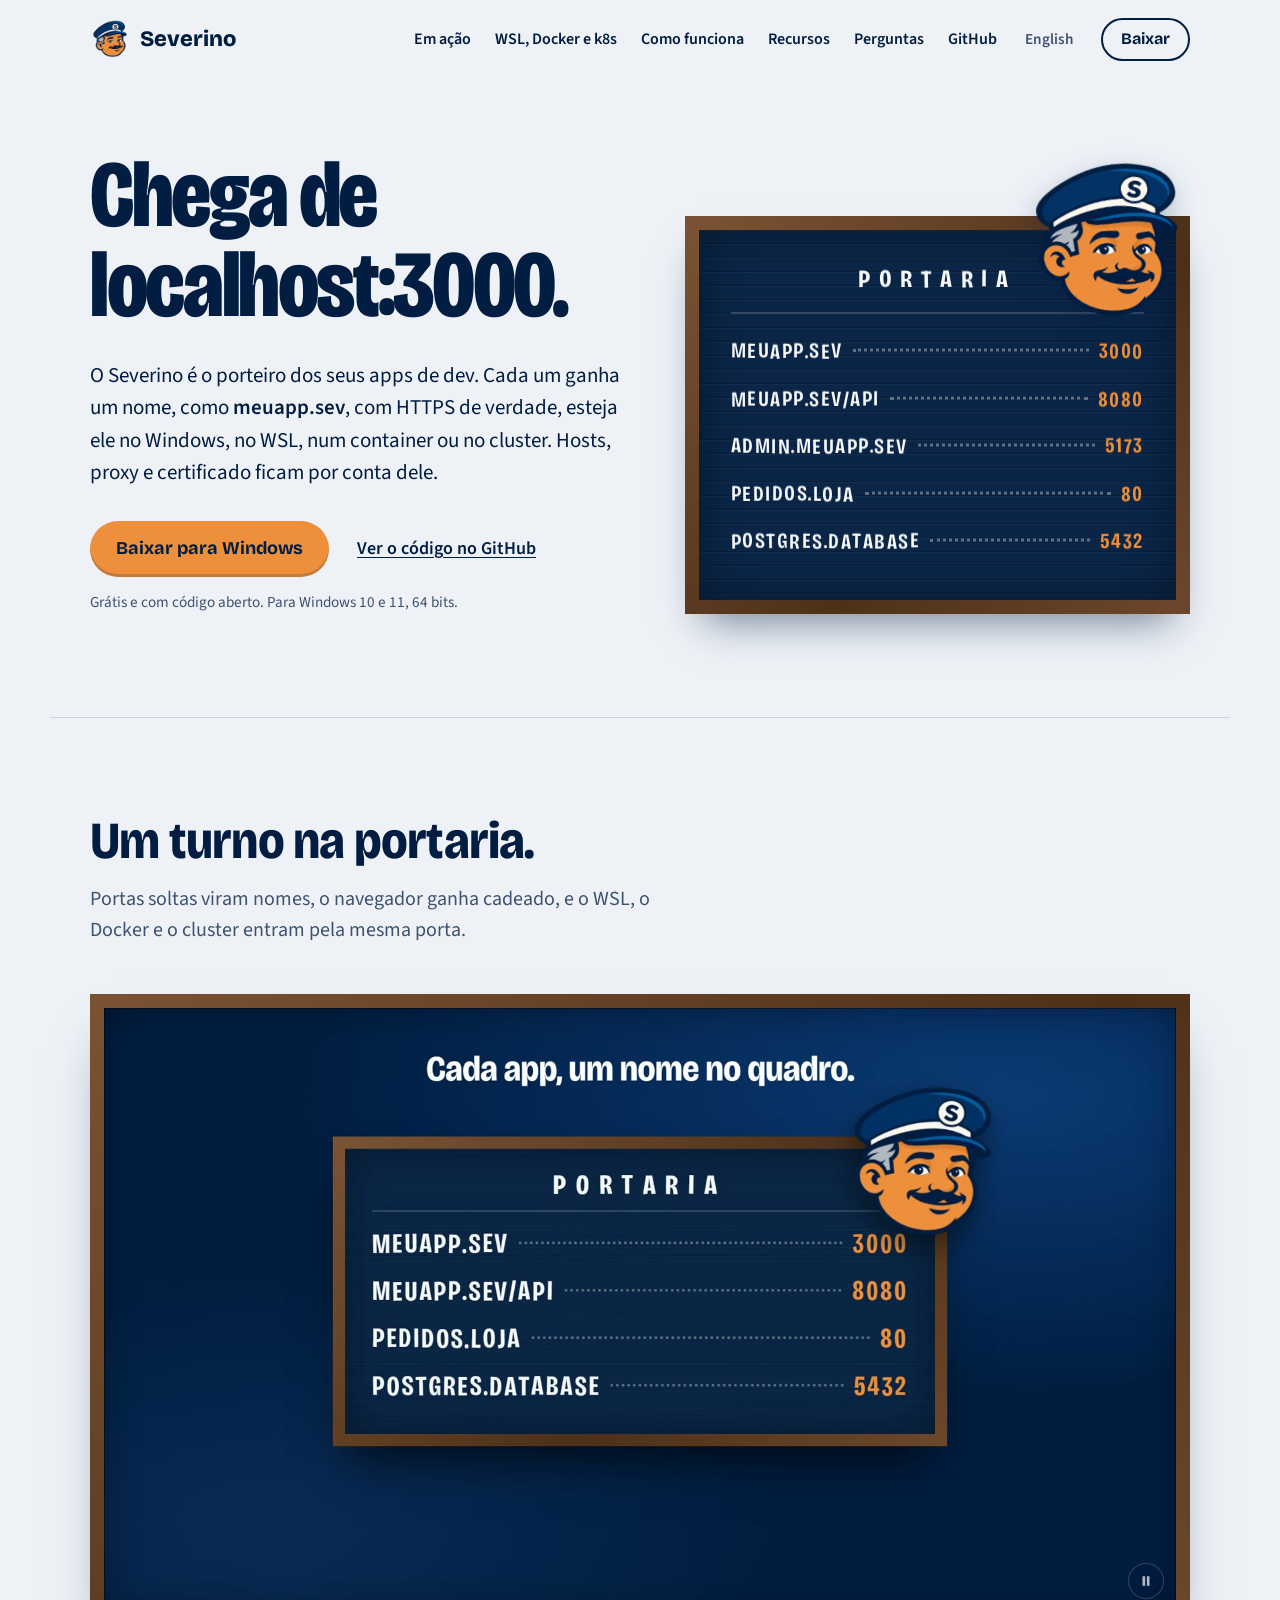
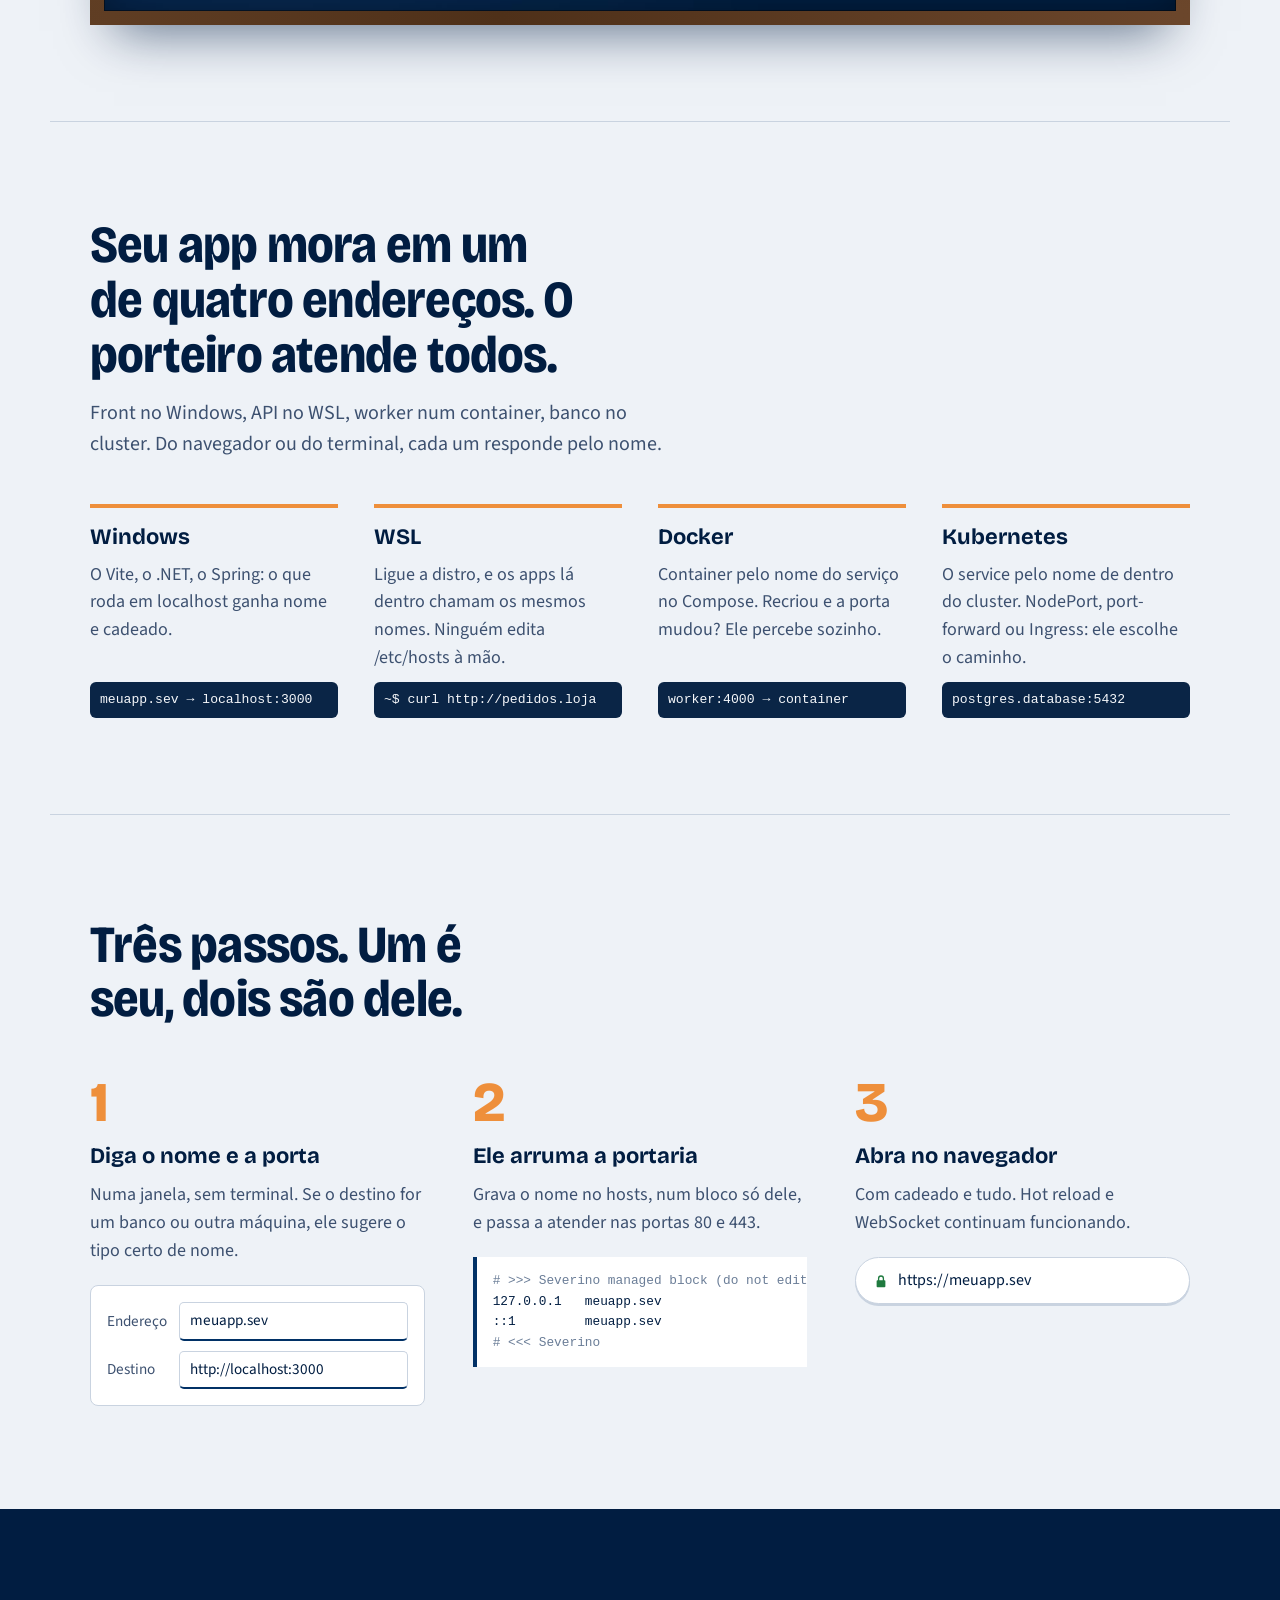
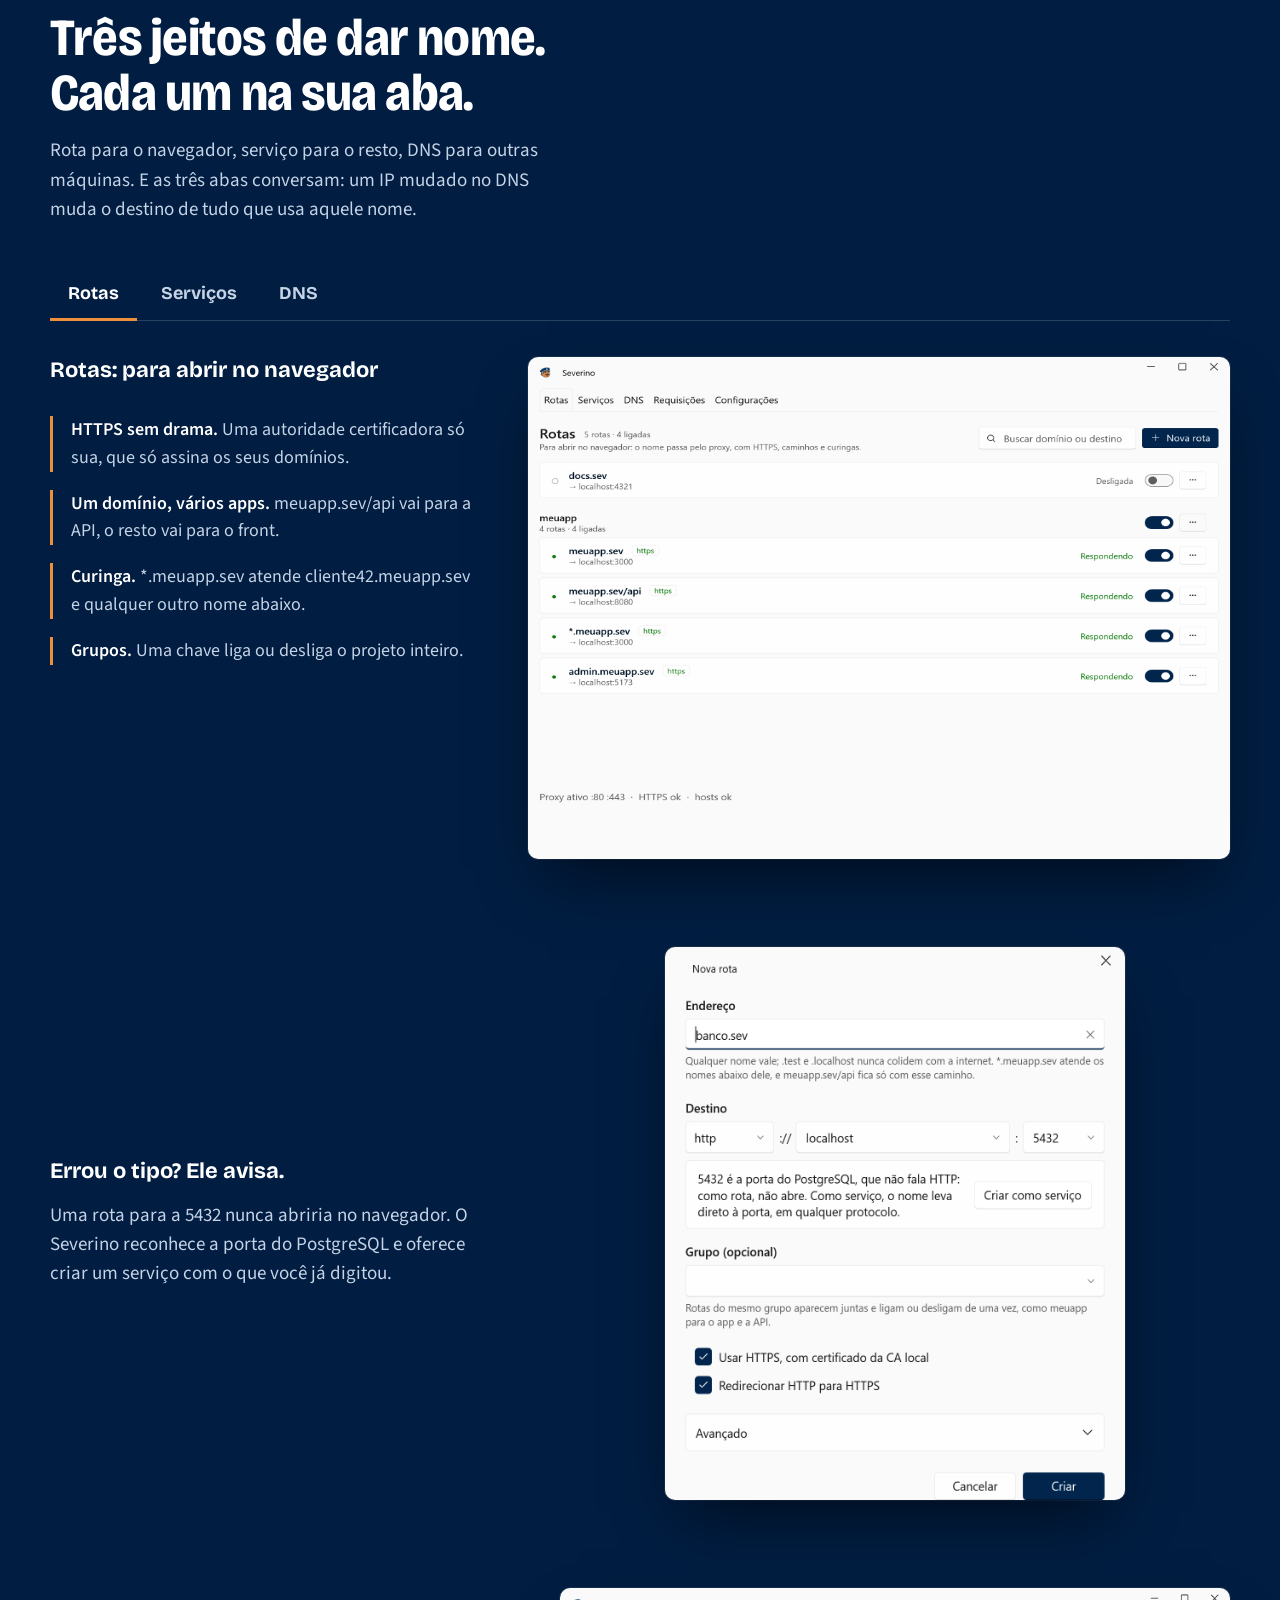
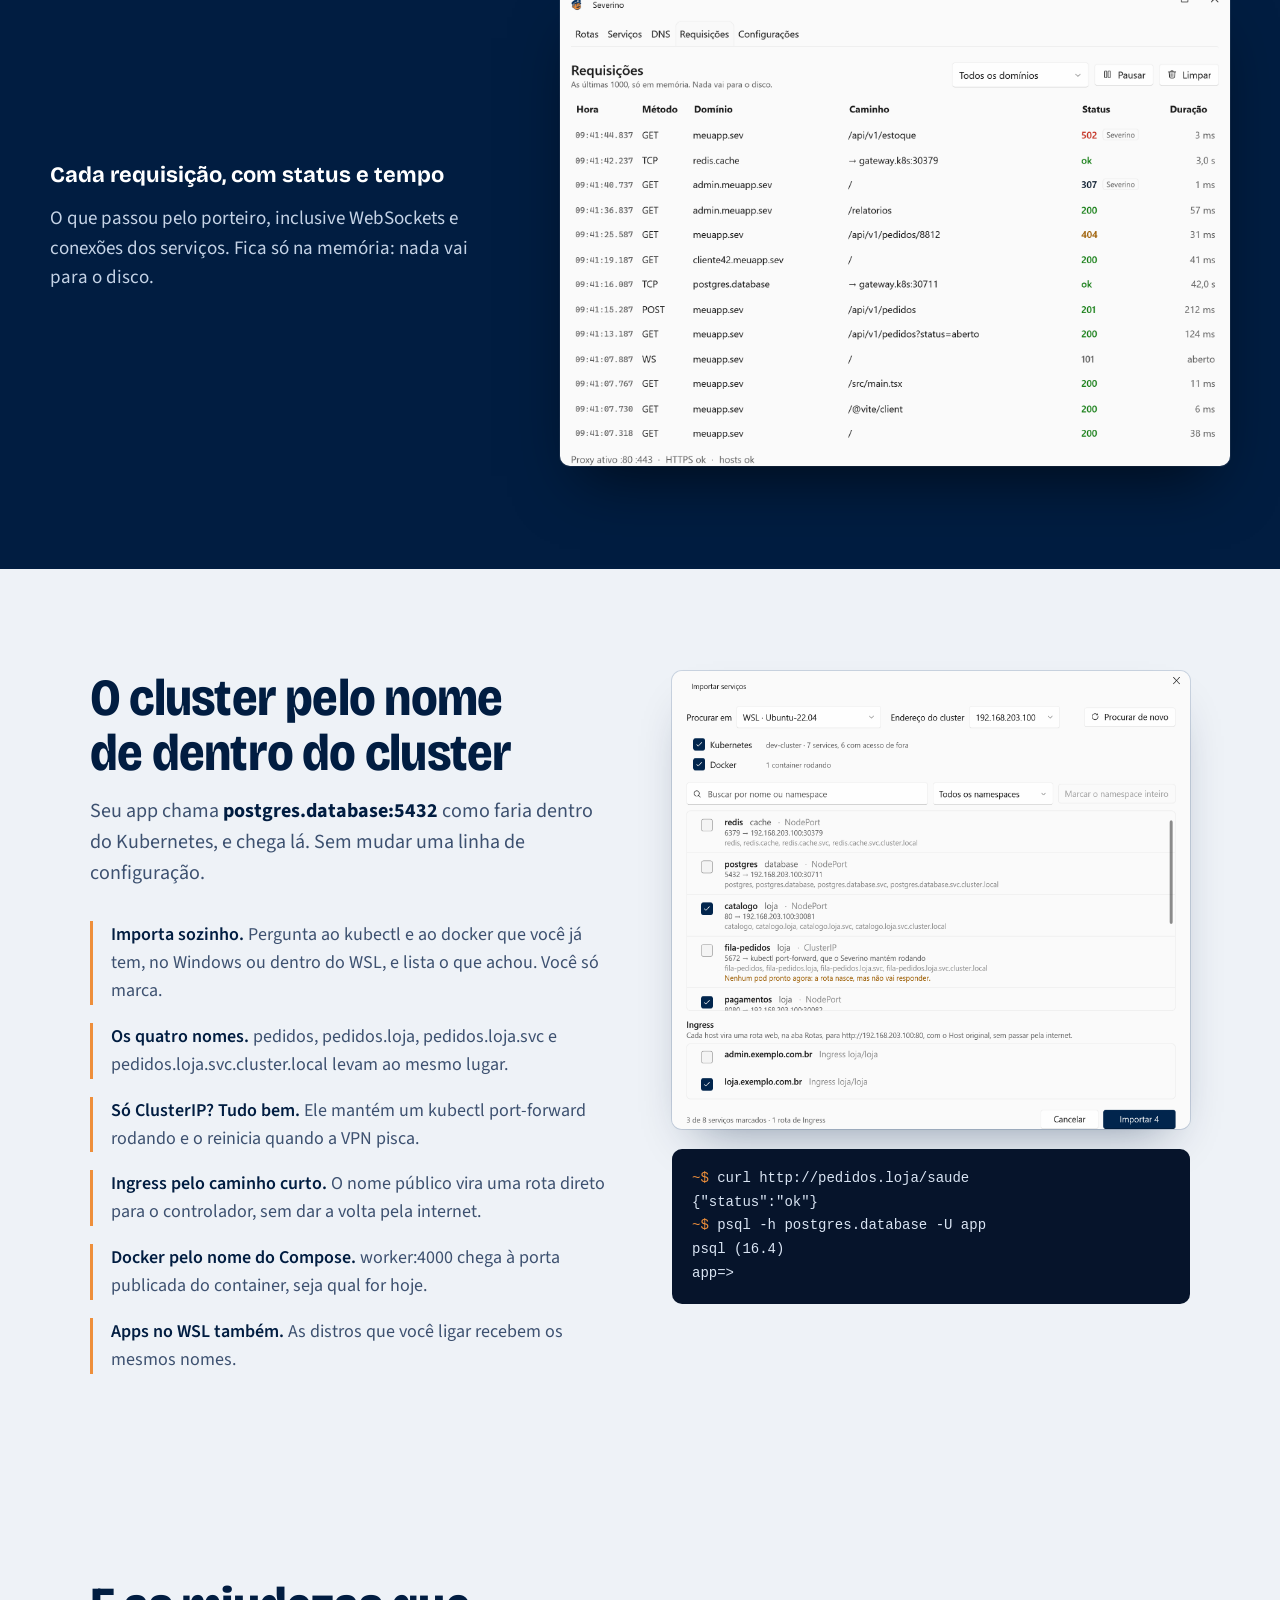
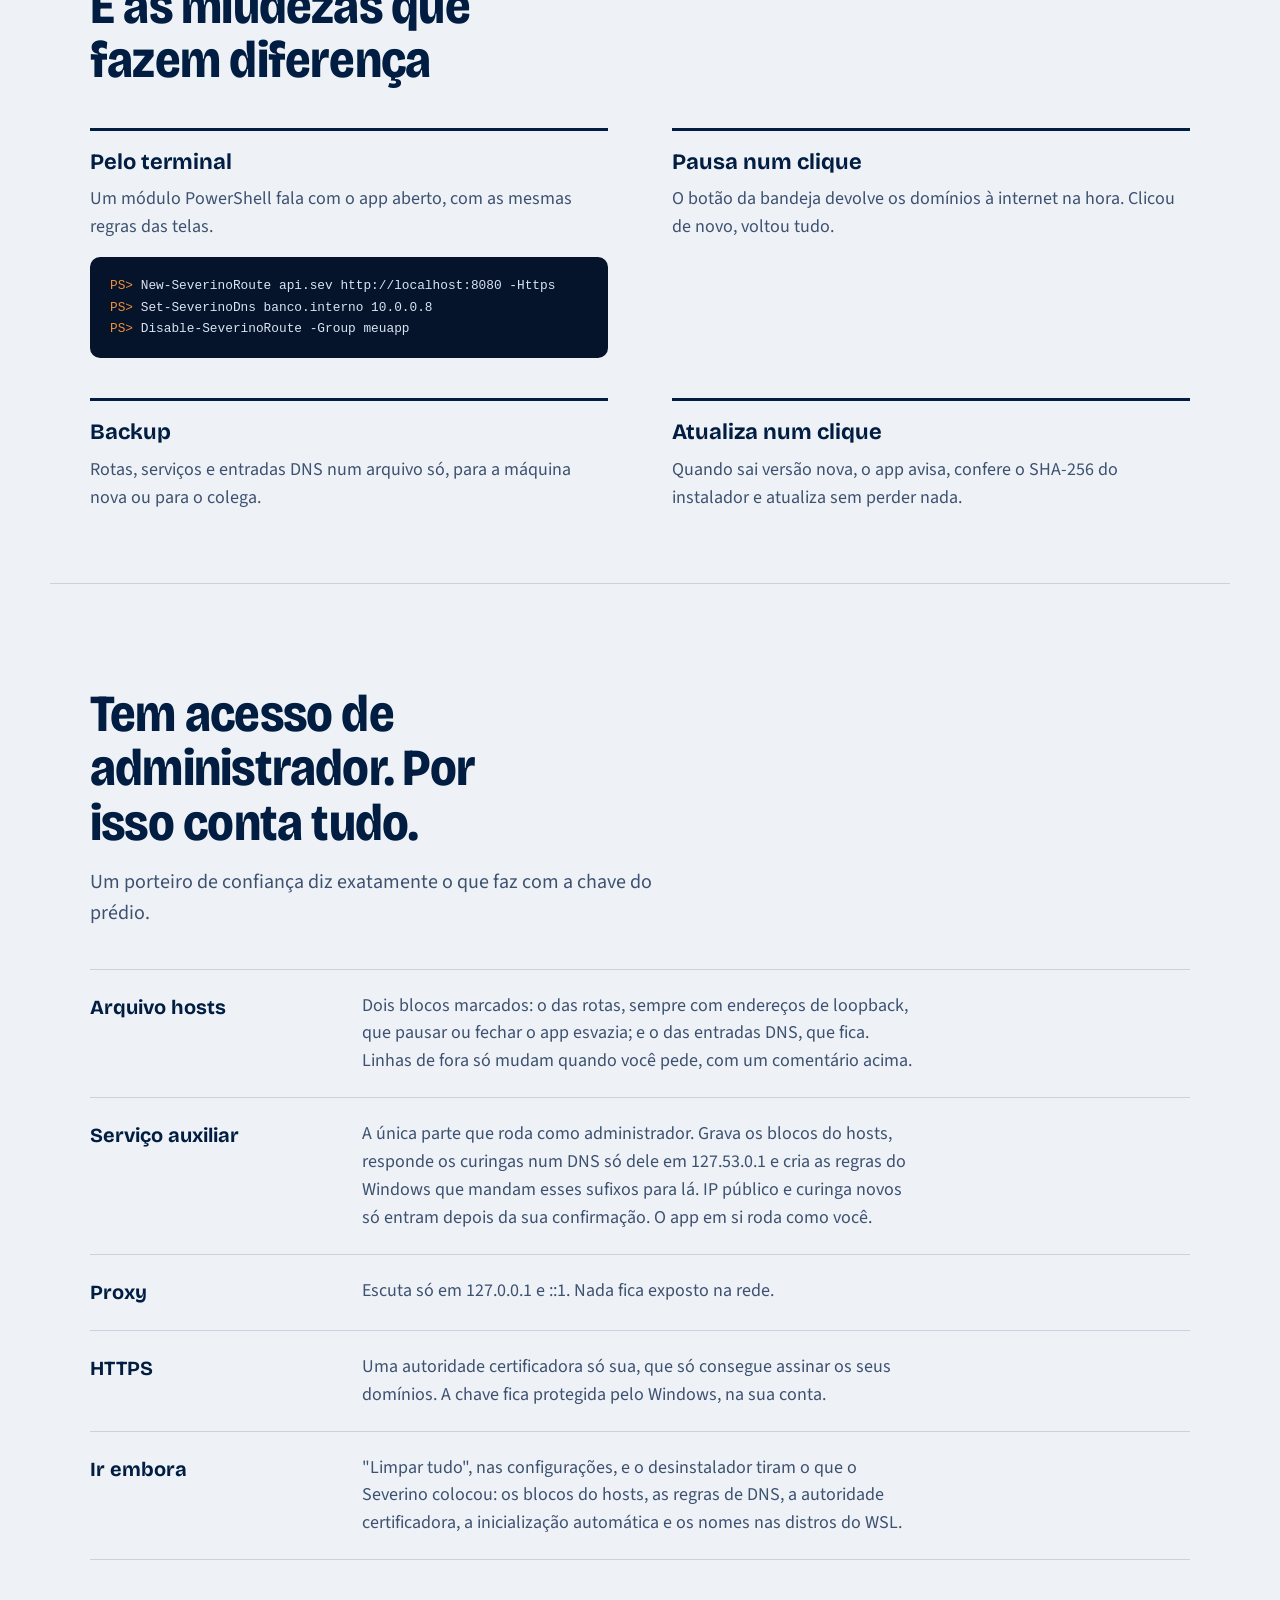
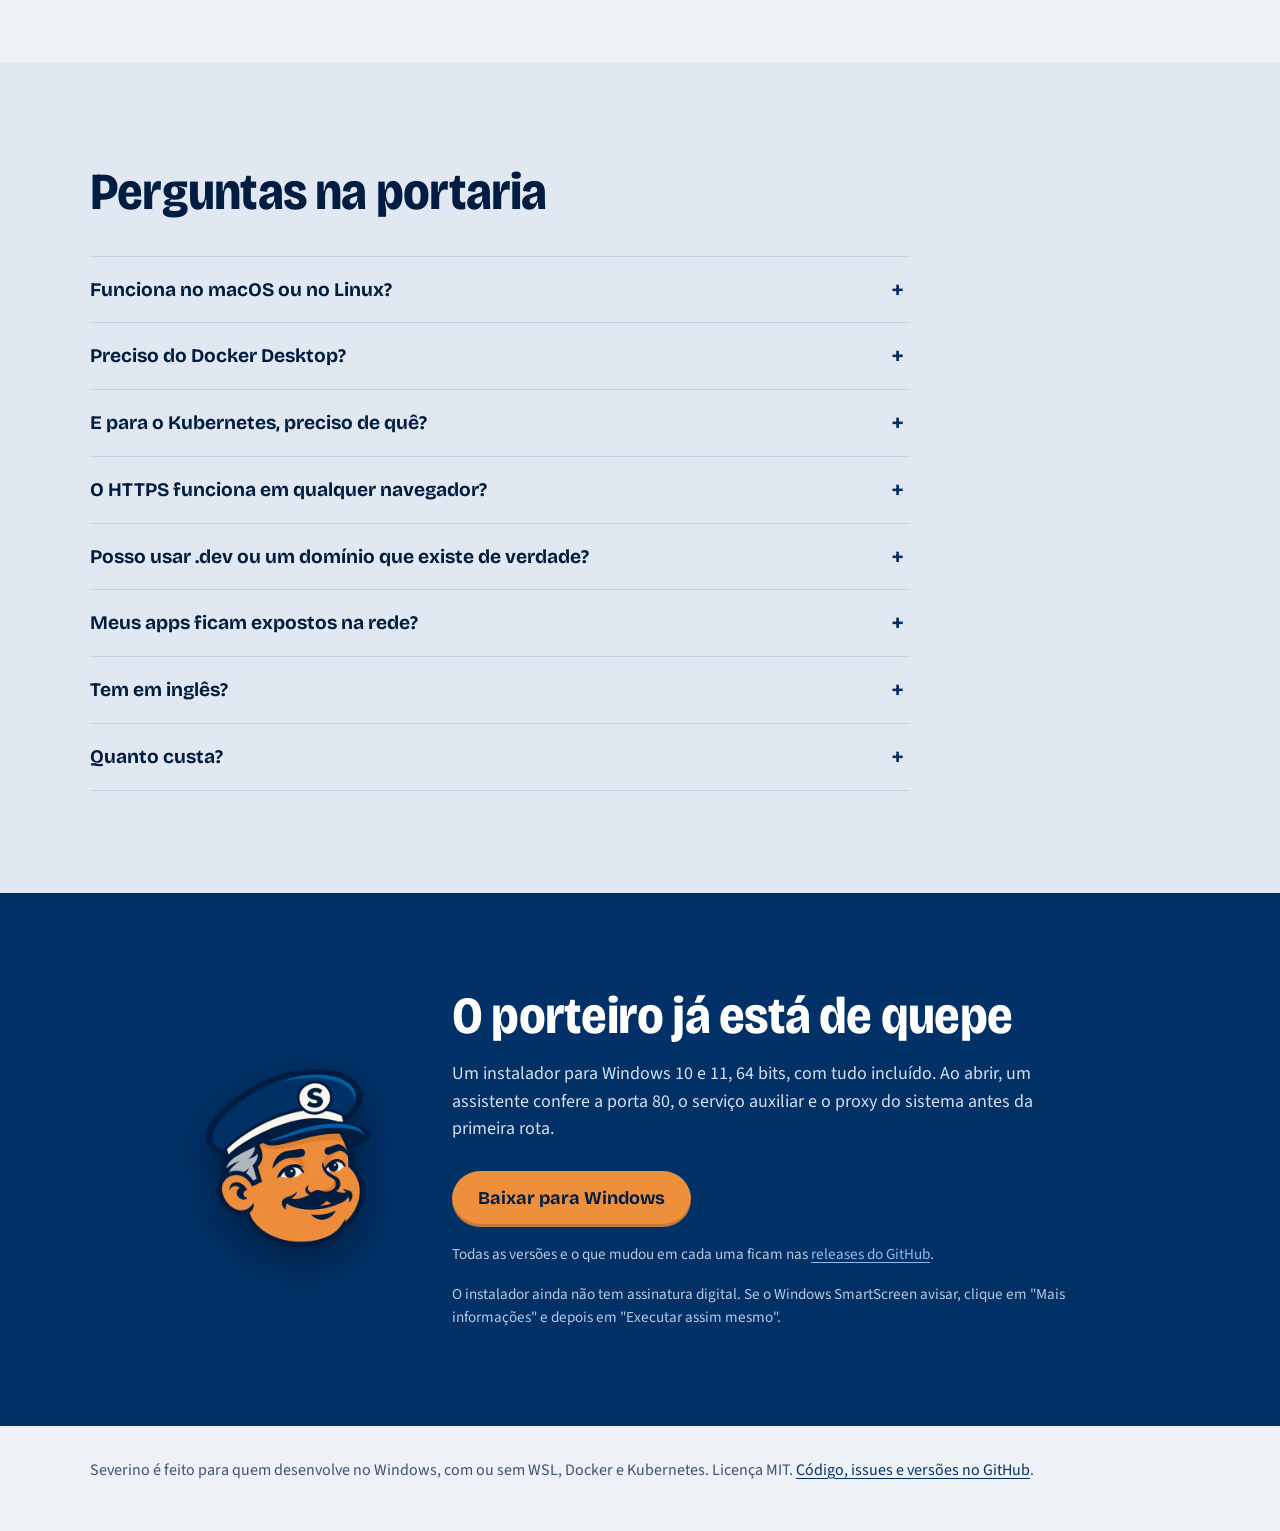
==== site/pt-BR/index.html @ 66326eb6 "feat: the website in English, with Portuguese under /pt-BR The root page is English, with hreflang a" ====
<!doctype html>
<html lang="pt-BR">
<head>
  <meta charset="utf-8">
  <meta name="viewport" content="width=device-width, initial-scale=1">
  <title>Severino: nomes com HTTPS para apps locais, WSL, Docker e Kubernetes</title>
  <meta name="description" content="Dê um nome com HTTPS a cada app de desenvolvimento: no Windows, no WSL, no Docker ou no cluster. O Severino cuida do hosts, do proxy e dos certificados. Grátis.">
  <link rel="canonical" href="https://lucassm02.github.io/severino/pt-BR/">
  <link rel="alternate" hreflang="en" href="https://lucassm02.github.io/severino/">
  <link rel="alternate" hreflang="pt-BR" href="https://lucassm02.github.io/severino/pt-BR/">
  <link rel="alternate" hreflang="x-default" href="https://lucassm02.github.io/severino/">
  <meta name="author" content="lucassm02">
  <meta name="robots" content="index, follow">
  <meta name="theme-color" content="#011D41">

  <meta property="og:type" content="website">
  <meta property="og:locale" content="pt_BR">
  <meta property="og:locale:alternate" content="en_US">
  <meta property="og:site_name" content="Severino">
  <meta property="og:url" content="https://lucassm02.github.io/severino/pt-BR/">
  <meta property="og:title" content="Severino: chega de localhost:3000">
  <meta property="og:description" content="Um nome com HTTPS para cada app de dev, esteja ele no Windows, no WSL, num container ou no cluster.">
  <meta property="og:image" content="https://lucassm02.github.io/severino/assets/og-banner-pt-BR.png">
  <meta property="og:image:width" content="1200">
  <meta property="og:image:height" content="630">
  <meta property="og:image:alt" content="Severino, o porteiro, ao lado do quadro da portaria: meuapp.sev na porta 3000, meuapp.sev/api na 8080, pedidos.loja na 80 e postgres.database na 5432.">
  <meta name="twitter:card" content="summary_large_image">
  <meta name="twitter:title" content="Severino: chega de localhost:3000">
  <meta name="twitter:description" content="Um nome com HTTPS para cada app de dev, esteja ele no Windows, no WSL, num container ou no cluster.">
  <meta name="twitter:image" content="https://lucassm02.github.io/severino/assets/og-banner-pt-BR.png">
  <meta name="twitter:image:alt" content="Severino, o porteiro, ao lado do quadro da portaria com os nomes dos apps e suas portas.">

  <link rel="icon" type="image/png" sizes="64x64" href="../assets/favicon-64.png">
  <link rel="apple-touch-icon" href="../assets/apple-touch-icon.png">
  <link rel="license" href="https://github.com/lucassm02/severino/blob/main/LICENSE">
  <link rel="preconnect" href="https://fonts.googleapis.com">
  <link rel="preconnect" href="https://fonts.gstatic.com" crossorigin>
  <link href="https://fonts.googleapis.com/css2?family=Bricolage+Grotesque:opsz,wdth,wght@12..96,75..100,400..800&family=Source+Sans+3:ital,wght@0,400;0,600;1,400&display=swap" rel="stylesheet">
  <link rel="stylesheet" href="../styles.css">

  <script type="application/ld+json">
  {
    "@context": "https://schema.org",
    "@type": "SoftwareApplication",
    "name": "Severino",
    "description": "Dá um nome com HTTPS a cada app de desenvolvimento no Windows, no WSL, no Docker e no Kubernetes, e cuida do arquivo hosts, do proxy reverso e dos certificados.",
    "applicationCategory": "DeveloperApplication",
    "operatingSystem": "Windows 10, Windows 11",
    "url": "https://lucassm02.github.io/severino/pt-BR/",
    "downloadUrl": "https://github.com/lucassm02/severino/releases/latest",
    "image": "https://lucassm02.github.io/severino/assets/og-banner-pt-BR.png",
    "screenshot": [
      "https://lucassm02.github.io/severino/assets/app-rotas.png",
      "https://lucassm02.github.io/severino/assets/app-servicos.png",
      "https://lucassm02.github.io/severino/assets/app-dns.png"
    ],
    "license": "https://opensource.org/licenses/MIT",
    "isAccessibleForFree": true,
    "inLanguage": ["pt-BR", "en"],
    "offers": { "@type": "Offer", "price": "0", "priceCurrency": "BRL" },
    "codeRepository": "https://github.com/lucassm02/severino"
  }
  </script>
  <script type="application/ld+json">
  {
    "@context": "https://schema.org",
    "@type": "VideoObject",
    "name": "O Severino em 30 segundos",
    "description": "Apresentação do Severino: um nome com HTTPS para cada app de dev, no Windows, no WSL, no Docker e no Kubernetes.",
    "thumbnailUrl": "https://lucassm02.github.io/severino/assets/severino-intro-capa.jpg",
    "contentUrl": "https://lucassm02.github.io/severino/assets/severino-intro.mp4",
    "uploadDate": "2026-10-10",
    "duration": "PT30S",
    "inLanguage": "pt-BR"
  }
  </script>
</head>
<body>
  <a class="skip" href="#conteudo">Pular para o conteúdo</a>

  <header class="topo">
    <a class="marca" href="./" aria-label="Severino, início">
      <img src="../assets/severino-rosto-96.png" width="40" height="40" alt="">
      <span>Severino</span>
    </a>
    <nav aria-label="Seções">
      <a href="#apresentacao">Em ação</a>
      <a href="#onde">WSL, Docker e k8s</a>
      <a href="#como-funciona">Como funciona</a>
      <a href="#tres-jeitos">Recursos</a>
      <a href="#perguntas">Perguntas</a>
      <a href="https://github.com/lucassm02/severino">GitHub</a>
    </nav>
    <a class="idioma" href="../" hreflang="en" lang="en">English</a>
    <a class="botao botao-pequeno" href="#baixar">Baixar</a>
  </header>

  <main id="conteudo">
    <section class="abertura">
      <div class="abertura-texto">
        <h1>Chega de localhost:<wbr>3000.</h1>
        <p class="abertura-lead">O Severino é o porteiro dos seus apps de dev. Cada um ganha um nome, como <strong>meuapp.sev</strong>, com HTTPS de verdade, esteja ele no Windows, no WSL, num container ou no cluster. Hosts, proxy e certificado ficam por conta dele.</p>
        <div class="acoes">
          <a class="botao" href="https://github.com/lucassm02/severino/releases/latest" data-download>Baixar para Windows</a>
          <a class="link-forte" href="https://github.com/lucassm02/severino">Ver o código no GitHub</a>
        </div>
        <p class="nota" data-release-note>Grátis e com código aberto. Para Windows 10 e 11, 64 bits.</p>
      </div>

      <figure class="quadro-moldura">
        <img class="quadro-porteiro" src="../assets/severino-rosto-480.png" width="240" height="240" alt="Severino, o porteiro, de quepe azul e bigode.">
        <div class="quadro" role="img" aria-label="Quadro da portaria: meuapp.sev na porta 3000, meuapp.sev/api na 8080, admin.meuapp.sev na 5173, pedidos.loja na 80 e postgres.database na 5432.">
          <p class="quadro-titulo" aria-hidden="true">Portaria</p>
          <ul aria-hidden="true">
            <li><span class="nome">meuapp.sev</span><span class="pontos"></span><span class="porta">3000</span></li>
            <li><span class="nome">meuapp.sev/api</span><span class="pontos"></span><span class="porta">8080</span></li>
            <li><span class="nome">admin.meuapp.sev</span><span class="pontos"></span><span class="porta">5173</span></li>
            <li><span class="nome">pedidos.loja</span><span class="pontos"></span><span class="porta">80</span></li>
            <li><span class="nome">postgres.database</span><span class="pontos"></span><span class="porta">5432</span></li>
          </ul>
        </div>
      </figure>
    </section>

    <section class="apresentacao" id="apresentacao" aria-labelledby="apresentacao-titulo">
      <h2 id="apresentacao-titulo">Um turno na portaria.</h2>
      <p class="secao-lead">Portas soltas viram nomes, o navegador ganha cadeado, e o WSL, o Docker e o cluster entram pela mesma porta.</p>
      <figure class="tela">
        <video muted loop playsinline disablepictureinpicture preload="none" width="1920" height="1080" poster="../assets/severino-intro-capa.jpg" data-tela
               aria-label="Animação do Severino: portas soltas viram nomes, o quadro da portaria se monta, o navegador abre meuapp.sev com cadeado, e o porteiro atende Windows, WSL, Docker e Kubernetes.">
          <source src="../assets/severino-intro.mp4" type="video/mp4">
        </video>
        <button class="tela-pausa" type="button" aria-pressed="false" hidden data-tela-pausa>
          <svg class="icone-pausa" viewBox="0 0 16 16" width="14" height="14" aria-hidden="true"><path d="M4 2.5h3v11H4zm5 0h3v11H9z" fill="currentColor"/></svg>
          <svg class="icone-play" viewBox="0 0 16 16" width="14" height="14" aria-hidden="true"><path d="M4.5 2.3 13.5 8l-9 5.7z" fill="currentColor"/></svg>
          <span class="sr">Pausar a animação</span>
        </button>
      </figure>
    </section>

    <section class="onde" id="onde" aria-labelledby="onde-titulo">
      <h2 id="onde-titulo">Seu app mora em um de quatro endereços. O porteiro atende todos.</h2>
      <p class="secao-lead">Front no Windows, API no WSL, worker num container, banco no cluster. Do navegador ou do terminal, cada um responde pelo nome.</p>
      <ul class="onde-lista">
        <li>
          <h3>Windows</h3>
          <p>O Vite, o .NET, o Spring: o que roda em localhost ganha nome e cadeado.</p>
          <code>meuapp.sev → localhost:3000</code>
        </li>
        <li>
          <h3>WSL</h3>
          <p>Ligue a distro, e os apps lá dentro chamam os mesmos nomes. Ninguém edita /etc/hosts à mão.</p>
          <code>~$ curl http://pedidos.loja</code>
        </li>
        <li>
          <h3>Docker</h3>
          <p>Container pelo nome do serviço no Compose. Recriou e a porta mudou? Ele percebe sozinho.</p>
          <code>worker:4000 → container</code>
        </li>
        <li>
          <h3>Kubernetes</h3>
          <p>O service pelo nome de dentro do cluster. NodePort, port-forward ou Ingress: ele escolhe o caminho.</p>
          <code>postgres.database:5432</code>
        </li>
      </ul>
    </section>

    <section class="como" id="como-funciona" aria-labelledby="como-titulo">
      <h2 id="como-titulo">Três passos. Um é seu, dois são dele.</h2>
      <ol class="passos">
        <li>
          <h3>Diga o nome e a porta</h3>
          <p>Numa janela, sem terminal. Se o destino for um banco ou outra máquina, ele sugere o tipo certo de nome.</p>
          <div class="mock-form" aria-hidden="true">
            <span class="mock-rotulo">Endereço</span>
            <span class="mock-campo">meuapp.sev</span>
            <span class="mock-rotulo">Destino</span>
            <span class="mock-campo">http://localhost:3000</span>
          </div>
        </li>
        <li>
          <h3>Ele arruma a portaria</h3>
          <p>Grava o nome no hosts, num bloco só dele, e passa a atender nas portas 80 e 443.</p>
          <pre class="mock-arquivo" aria-label="Trecho do arquivo hosts"><code><span class="comentario"># &gt;&gt;&gt; Severino managed block (do not edit)</span>
127.0.0.1   meuapp.sev
::1         meuapp.sev
<span class="comentario"># &lt;&lt;&lt; Severino</span></code></pre>
        </li>
        <li>
          <h3>Abra no navegador</h3>
          <p>Com cadeado e tudo. Hot reload e WebSocket continuam funcionando.</p>
          <div class="mock-barra" aria-hidden="true">
            <svg viewBox="0 0 16 16" width="14" height="14"><path d="M4.5 7V5a3.5 3.5 0 0 1 7 0v2h.5A1 1 0 0 1 13 8v6a1 1 0 0 1-1 1H4a1 1 0 0 1-1-1V8a1 1 0 0 1 1-1zm1.5 0h4V5a2 2 0 0 0-4 0z" fill="currentColor"/></svg>
            <span>https://meuapp.sev</span>
          </div>
        </li>
      </ol>
    </section>

    <section class="janela" id="tres-jeitos" aria-labelledby="tres-titulo">
      <div class="janela-texto">
        <h2 id="tres-titulo">Três jeitos de dar nome. Cada um na sua aba.</h2>
        <p>Rota para o navegador, serviço para o resto, DNS para outras máquinas. E as três abas conversam: um IP mudado no DNS muda o destino de tudo que usa aquele nome.</p>
      </div>

      <div class="abas" data-abas>
        <div class="abas-lista" role="tablist" aria-label="Rotas, serviços e DNS" hidden>
          <button type="button" role="tab" id="aba-rotas" aria-controls="painel-rotas" aria-selected="true">Rotas</button>
          <button type="button" role="tab" id="aba-servicos" aria-controls="painel-servicos" aria-selected="false" tabindex="-1">Serviços</button>
          <button type="button" role="tab" id="aba-dns" aria-controls="painel-dns" aria-selected="false" tabindex="-1">DNS</button>
        </div>

        <div class="painel" id="painel-rotas" role="tabpanel" aria-labelledby="aba-rotas">
          <div class="painel-texto">
            <h3>Rotas: para abrir no navegador</h3>
            <ul class="fatos">
              <li><strong>HTTPS sem drama.</strong> Uma autoridade certificadora só sua, que só assina os seus domínios.</li>
              <li><strong>Um domínio, vários apps.</strong> meuapp.sev/api vai para a API, o resto vai para o front.</li>
              <li><strong>Curinga.</strong> *.meuapp.sev atende cliente42.meuapp.sev e qualquer outro nome abaixo.</li>
              <li><strong>Grupos.</strong> Uma chave liga ou desliga o projeto inteiro.</li>
            </ul>
          </div>
          <img class="captura" src="../assets/app-rotas.png" width="1960" height="1400" loading="lazy"
               alt="A aba Rotas: docs.sev desligada e o grupo meuapp com meuapp.sev, meuapp.sev/api, o curinga *.meuapp.sev e admin.meuapp.sev, todos respondendo com HTTPS.">
        </div>

        <div class="painel" id="painel-servicos" role="tabpanel" aria-labelledby="aba-servicos">
          <div class="painel-texto">
            <h3>Serviços: para bancos, filas e o resto</h3>
            <ul class="fatos">
              <li><strong>Qualquer protocolo.</strong> Postgres, Redis, gRPC, RabbitMQ: o nome leva direto à porta, byte a byte.</li>
              <li><strong>Vêm prontos.</strong> Importe do Kubernetes e do Docker, no Windows ou no WSL.</li>
              <li><strong>Se corrigem sozinhos.</strong> Container recriado em outra porta volta a responder em segundos.</li>
              <li><strong>Destino por nome.</strong> gateway.k8s em vez do IP do nó, com o IP sempre à vista.</li>
            </ul>
          </div>
          <img class="captura" src="../assets/app-servicos.png" width="1960" height="1400" loading="lazy"
               alt="A aba Serviços: pedidos, postgres e redis vindos do Kubernetes pelo gateway.k8s, e o worker vindo do Docker, todos respondendo.">
        </div>

        <div class="painel" id="painel-dns" role="tabpanel" aria-labelledby="aba-dns">
          <div class="painel-texto">
            <h3>DNS: um nome direto para um IP</h3>
            <ul class="fatos">
              <li><strong>Vale com o app fechado.</strong> banco.interno para 10.0.0.8, como uma linha escrita à mão, e também no WSL.</li>
              <li><strong>O hosts inteiro à vista.</strong> Linhas de outros programas aparecem marcadas, e só mudam se você pedir.</li>
              <li><strong>Sem Bloco de Notas de administrador.</strong> Rede privada entra na hora; IP público pede a confirmação do Windows.</li>
            </ul>
          </div>
          <img class="captura" src="../assets/app-dns.png" width="1960" height="1760" loading="lazy"
               alt="A aba DNS: gateway.k8s, destino de 3 serviços; banco.interno; nas.casa; staging.exemplo.com.br aguardando aprovação; e as linhas do hosts de outros programas, marcadas como fora do Severino.">
        </div>
      </div>

      <div class="janela-par">
        <div class="janela-texto">
          <h3>Errou o tipo? Ele avisa.</h3>
          <p>Uma rota para a 5432 nunca abriria no navegador. O Severino reconhece a porta do PostgreSQL e oferece criar um serviço com o que você já digitou.</p>
        </div>
        <img class="captura captura-estreita" src="../assets/app-editor.png" width="1080" height="1298" loading="lazy"
             alt="O formulário Nova rota com banco.sev para localhost:5432 e o aviso: 5432 é a porta do PostgreSQL, que não fala HTTP, com o botão Criar como serviço.">
      </div>

      <div class="janela-par">
        <div class="janela-texto">
          <h3>Cada requisição, com status e tempo</h3>
          <p>O que passou pelo porteiro, inclusive WebSockets e conexões dos serviços. Fica só na memória: nada vai para o disco.</p>
        </div>
        <img class="captura" src="../assets/app-requisicoes.png" width="1960" height="1400" loading="lazy"
             alt="A aba Requisições, com chamadas para meuapp.sev e admin.meuapp.sev, um WebSocket aberto e conexões TCP para postgres.database e redis.cache.">
      </div>
    </section>

    <section class="servicos" id="servicos" aria-labelledby="servicos-titulo">
      <div class="servicos-texto">
        <h2 id="servicos-titulo">O cluster pelo nome de dentro do cluster</h2>
        <p class="secao-lead">Seu app chama <strong>postgres.database:5432</strong> como faria dentro do Kubernetes, e chega lá. Sem mudar uma linha de configuração.</p>
        <ul class="fatos">
          <li><strong>Importa sozinho.</strong> Pergunta ao kubectl e ao docker que você já tem, no Windows ou dentro do WSL, e lista o que achou. Você só marca.</li>
          <li><strong>Os quatro nomes.</strong> pedidos, pedidos.loja, pedidos.loja.svc e pedidos.loja.svc.cluster.local levam ao mesmo lugar.</li>
          <li><strong>Só ClusterIP? Tudo bem.</strong> Ele mantém um kubectl port-forward rodando e o reinicia quando a VPN pisca.</li>
          <li><strong>Ingress pelo caminho curto.</strong> O nome público vira uma rota direto para o controlador, sem dar a volta pela internet.</li>
          <li><strong>Docker pelo nome do Compose.</strong> worker:4000 chega à porta publicada do container, seja qual for hoje.</li>
          <li><strong>Apps no WSL também.</strong> As distros que você ligar recebem os mesmos nomes.</li>
        </ul>
      </div>
      <div class="servicos-visual">
        <img class="captura" src="../assets/app-importar.png" width="1720" height="1520" loading="lazy"
             alt="A janela Importar serviços, procurando no WSL Ubuntu-22.04: services do Kubernetes por namespace, um ClusterIP por port-forward, um container do Docker e os hosts dos Ingress.">
        <pre class="terminal" aria-label="Exemplo no terminal do WSL"><code><span class="prompt">~$</span> curl http://pedidos.loja/saude
{"status":"ok"}
<span class="prompt">~$</span> psql -h postgres.database -U app
psql (16.4)
app=&gt;</code></pre>
      </div>
    </section>

    <section class="mais" aria-labelledby="mais-titulo">
      <h2 id="mais-titulo">E as miudezas que fazem diferença</h2>
      <ul class="mais-lista">
        <li>
          <h3>Pelo terminal</h3>
          <p>Um módulo PowerShell fala com o app aberto, com as mesmas regras das telas.</p>
          <pre class="terminal" aria-label="Exemplo no PowerShell"><code><span class="prompt">PS&gt;</span> New-SeverinoRoute api.sev http://localhost:8080 -Https
<span class="prompt">PS&gt;</span> Set-SeverinoDns banco.interno 10.0.0.8
<span class="prompt">PS&gt;</span> Disable-SeverinoRoute -Group meuapp</code></pre>
        </li>
        <li>
          <h3>Pausa num clique</h3>
          <p>O botão da bandeja devolve os domínios à internet na hora. Clicou de novo, voltou tudo.</p>
        </li>
        <li>
          <h3>Backup</h3>
          <p>Rotas, serviços e entradas DNS num arquivo só, para a máquina nova ou para o colega.</p>
        </li>
        <li>
          <h3>Atualiza num clique</h3>
          <p>Quando sai versão nova, o app avisa, confere o SHA-256 do instalador e atualiza sem perder nada.</p>
        </li>
      </ul>
    </section>

    <section class="seguranca" id="seguranca" aria-labelledby="seguranca-titulo">
      <h2 id="seguranca-titulo">Tem acesso de administrador. Por isso conta tudo.</h2>
      <p class="secao-lead">Um porteiro de confiança diz exatamente o que faz com a chave do prédio.</p>
      <dl class="lista-seguranca">
        <div>
          <dt>Arquivo hosts</dt>
          <dd>Dois blocos marcados: o das rotas, sempre com endereços de loopback, que pausar ou fechar o app esvazia; e o das entradas DNS, que fica. Linhas de fora só mudam quando você pede, com um comentário acima.</dd>
        </div>
        <div>
          <dt>Serviço auxiliar</dt>
          <dd>A única parte que roda como administrador. Grava os blocos do hosts, responde os curingas num DNS só dele em 127.53.0.1 e cria as regras do Windows que mandam esses sufixos para lá. IP público e curinga novos só entram depois da sua confirmação. O app em si roda como você.</dd>
        </div>
        <div>
          <dt>Proxy</dt>
          <dd>Escuta só em 127.0.0.1 e ::1. Nada fica exposto na rede.</dd>
        </div>
        <div>
          <dt>HTTPS</dt>
          <dd>Uma autoridade certificadora só sua, que só consegue assinar os seus domínios. A chave fica protegida pelo Windows, na sua conta.</dd>
        </div>
        <div>
          <dt>Ir embora</dt>
          <dd>"Limpar tudo", nas configurações, e o desinstalador tiram o que o Severino colocou: os blocos do hosts, as regras de DNS, a autoridade certificadora, a inicialização automática e os nomes nas distros do WSL.</dd>
        </div>
      </dl>
    </section>

    <section class="perguntas" id="perguntas" aria-labelledby="perguntas-titulo">
      <h2 id="perguntas-titulo">Perguntas na portaria</h2>
      <div class="perguntas-lista">
        <details>
          <summary>Funciona no macOS ou no Linux?</summary>
          <p>Não: o Severino é um app de Windows. Mas se você desenvolve no Linux pelo WSL 2, esse é exatamente o caso dele.</p>
        </details>
        <details>
          <summary>Preciso do Docker Desktop?</summary>
          <p>Não. Ele usa o docker que estiver à mão, no Windows ou dentro de uma distro do WSL. Sem Docker nenhum, rotas e DNS funcionam do mesmo jeito.</p>
        </details>
        <details>
          <summary>E para o Kubernetes, preciso de quê?</summary>
          <p>Do kubectl configurado, no Windows ou no WSL. O Severino usa o contexto atual. Se o cluster fica atrás de uma VPN, vale a VPN que você já usa.</p>
        </details>
        <details>
          <summary>O HTTPS funciona em qualquer navegador?</summary>
          <p>No Edge e no Chrome, sim: a autoridade certificadora entra no repositório do Windows. O Firefox tem lista própria; o Severino percebe e diz qual opção ligar.</p>
        </details>
        <details>
          <summary>Posso usar .dev ou um domínio que existe de verdade?</summary>
          <p>Pode, qualquer nome vale. O app avisa quando o nome existe na internet ou quando o navegador exige HTTPS, como no .dev. Os sufixos .test e .localhost nunca colidem com nada.</p>
        </details>
        <details>
          <summary>Meus apps ficam expostos na rede?</summary>
          <p>Não. O proxy escuta só em 127.0.0.1 e ::1, e o hosts só aponta para esta máquina, a não ser que você cadastre uma entrada DNS para outra.</p>
        </details>
        <details>
          <summary>Tem em inglês?</summary>
          <p>Tem, e em português. O app segue o idioma do Windows, e dá para escolher o outro nas Configurações.</p>
        </details>
        <details>
          <summary>Quanto custa?</summary>
          <p>Nada. É grátis, com o código no GitHub sob a licença MIT.</p>
        </details>
      </div>
    </section>

    <section class="baixar" id="baixar" aria-labelledby="baixar-titulo">
      <img src="../assets/severino-rosto-480.png" width="200" height="200" alt="" loading="lazy">
      <div>
        <h2 id="baixar-titulo">O porteiro já está de quepe</h2>
        <p>Um instalador para Windows 10 e 11, 64 bits, com tudo incluído. Ao abrir, um assistente confere a porta 80, o serviço auxiliar e o proxy do sistema antes da primeira rota.</p>
        <a class="botao" href="https://github.com/lucassm02/severino/releases/latest" data-download>Baixar para Windows</a>
        <p class="nota">Todas as versões e o que mudou em cada uma ficam nas <a href="https://github.com/lucassm02/severino/releases">releases do GitHub</a>.</p>
        <p class="nota">O instalador ainda não tem assinatura digital. Se o Windows SmartScreen avisar, clique em "Mais informações" e depois em "Executar assim mesmo".</p>
      </div>
    </section>
  </main>

  <footer class="rodape">
    <p>Severino é feito para quem desenvolve no Windows, com ou sem WSL, Docker e Kubernetes. Licença MIT. <a href="https://github.com/lucassm02/severino">Código, issues e versões no GitHub</a>.</p>
  </footer>

  <script type="application/ld+json">
  {
    "@context": "https://schema.org",
    "@type": "FAQPage",
    "mainEntity": [
      { "@type": "Question", "name": "O Severino funciona no macOS ou no Linux?", "acceptedAnswer": { "@type": "Answer", "text": "Não: o Severino é um app de Windows. Mas se você desenvolve no Linux pelo WSL 2, esse é exatamente o caso dele." } },
      { "@type": "Question", "name": "Preciso do Docker Desktop?", "acceptedAnswer": { "@type": "Answer", "text": "Não. Ele usa o docker que estiver à mão, no Windows ou dentro de uma distro do WSL. Sem Docker nenhum, rotas e DNS funcionam do mesmo jeito." } },
      { "@type": "Question", "name": "E para o Kubernetes, preciso de quê?", "acceptedAnswer": { "@type": "Answer", "text": "Do kubectl configurado, no Windows ou no WSL. O Severino usa o contexto atual. Se o cluster fica atrás de uma VPN, vale a VPN que você já usa." } },
      { "@type": "Question", "name": "O HTTPS funciona em qualquer navegador?", "acceptedAnswer": { "@type": "Answer", "text": "No Edge e no Chrome, sim: a autoridade certificadora entra no repositório do Windows. O Firefox tem lista própria; o Severino percebe e diz qual opção ligar." } },
      { "@type": "Question", "name": "Posso usar .dev ou um domínio que existe de verdade?", "acceptedAnswer": { "@type": "Answer", "text": "Pode, qualquer nome vale. O app avisa quando o nome existe na internet ou quando o navegador exige HTTPS, como no .dev. Os sufixos .test e .localhost nunca colidem com nada." } },
      { "@type": "Question", "name": "Meus apps ficam expostos na rede?", "acceptedAnswer": { "@type": "Answer", "text": "Não. O proxy escuta só em 127.0.0.1 e ::1, e o hosts só aponta para esta máquina, a não ser que você cadastre uma entrada DNS para outra." } },
      { "@type": "Question", "name": "O Severino tem em inglês?", "acceptedAnswer": { "@type": "Answer", "text": "Tem, e em português. O app segue o idioma do Windows, e dá para escolher o outro nas Configurações." } },
      { "@type": "Question", "name": "Quanto custa o Severino?", "acceptedAnswer": { "@type": "Answer", "text": "Nada. É grátis, com o código no GitHub sob a licença MIT." } }
    ]
  }
  </script>
  <script src="../site.js" defer></script>
</body>
</html>
---- site/styles.css ----
/* Severino: the doorman's colours, taken from the mascot. */
:root {
  --farda: #011d41;       /* uniform navy: text and dark bands */
  --quepe: #013166;       /* cap blue: links */
  --quepe-claro: #8cbcf5; /* cap blue lifted for navy backgrounds */
  --laranja: #ee8f3b;     /* the face: the one action colour, and the ports on the board */
  --papel: #eef2f7;       /* cool paper */
  --feltro: #0a2546;      /* letterboard felt */
  --letra: #f6f8fb;       /* plastic letters */
  --linha: #c9d3e0;
  --texto-suave: #3d5170;

  --display: "Bricolage Grotesque", "Segoe UI", system-ui, sans-serif;
  --corpo: "Source Sans 3", "Segoe UI", system-ui, sans-serif;
  --codigo: "Cascadia Mono", Consolas, "SFMono-Regular", monospace;

  --largura: 1180px;
  --gutter: clamp(16px, 4vw, 40px);
}

* { box-sizing: border-box; }

html { scroll-behavior: smooth; }
@media (prefers-reduced-motion: reduce) { html { scroll-behavior: auto; } }

body {
  margin: 0;
  background: var(--papel);
  color: var(--farda);
  font-family: var(--corpo);
  font-size: 1.125rem;
  line-height: 1.55;
  -webkit-font-smoothing: antialiased;
}

img { max-width: 100%; height: auto; display: block; }

a { color: var(--quepe); text-underline-offset: 0.18em; }
a:hover { text-decoration-thickness: 2px; }

:focus-visible {
  outline: 3px solid var(--laranja);
  outline-offset: 3px;
  border-radius: 4px;
}

.skip {
  position: absolute;
  left: 16px;
  top: -60px;
  background: var(--farda);
  color: #fff;
  padding: 10px 14px;
  border-radius: 6px;
  z-index: 10;
}
.skip:focus { top: 12px; }

h1, h2, h3 {
  font-family: var(--display);
  line-height: 1.05;
  margin: 0;
  text-wrap: balance;
}

h2 {
  font-size: clamp(2rem, 4.2vw, 3.25rem);
  font-weight: 750;
  font-variation-settings: "wdth" 88;
  letter-spacing: -0.015em;
  max-width: 22ch;
}

h3 {
  font-size: 1.375rem;
  font-weight: 700;
  line-height: 1.2;
}

p { margin: 0; }

.secao-lead {
  margin-top: 16px;
  font-size: 1.25rem;
  color: var(--texto-suave);
  max-width: 60ch;
}

/* Buttons: one colour for the one thing to do. */
.botao {
  display: inline-block;
  background: var(--laranja);
  color: var(--farda);
  font-family: var(--display);
  font-weight: 700;
  font-size: 1.125rem;
  text-decoration: none;
  padding: 14px 26px;
  border-radius: 999px;
  box-shadow: inset 0 -3px 0 rgb(1 29 65 / 0.18);
  transition: transform 120ms ease, box-shadow 120ms ease;
}
.botao:hover { transform: translateY(-1px); box-shadow: inset 0 -4px 0 rgb(1 29 65 / 0.22); }
.botao:active { transform: translateY(1px); box-shadow: inset 0 -1px 0 rgb(1 29 65 / 0.2); }
/* In the header: outlined, so the page keeps a single orange button in view. */
.botao-pequeno {
  font-size: 1rem;
  padding: 7px 18px;
  background: transparent;
  color: var(--farda);
  border: 2px solid var(--farda);
  box-shadow: none;
}
.botao-pequeno:hover { background: var(--farda); color: #fff; box-shadow: none; }

.link-forte { font-weight: 600; color: var(--farda); }

.nota {
  margin-top: 14px;
  font-size: 0.95rem;
  color: var(--texto-suave);
}

/* ---------- Header ---------- */

.topo {
  max-width: var(--largura);
  margin: 0 auto;
  padding: 18px var(--gutter);
  display: flex;
  align-items: center;
  gap: 28px;
}

.marca {
  display: flex;
  align-items: center;
  gap: 10px;
  text-decoration: none;
  color: var(--farda);
  font-family: var(--display);
  font-weight: 800;
  font-size: 1.375rem;
  margin-right: auto;
}

.topo nav { display: flex; gap: 24px; }
/* The other language, by its own name; stays when the nav folds away on phones. */
.idioma { color: var(--texto-suave); font-weight: 600; font-size: 0.95rem; text-decoration: none; }
.idioma:hover { color: var(--farda); text-decoration: underline; }
.topo nav a { color: var(--farda); text-decoration: none; font-weight: 600; font-size: 1rem; }
.topo nav a:hover { text-decoration: underline; }

@media (max-width: 860px) {
  .topo nav { display: none; }
}

/* ---------- Opening: headline and the lobby board ---------- */

.abertura {
  max-width: var(--largura);
  margin: 0 auto;
  padding: clamp(32px, 6vw, 72px) var(--gutter) clamp(56px, 8vw, 104px);
  display: grid;
  grid-template-columns: minmax(0, 1.05fr) minmax(0, 1fr);
  gap: clamp(32px, 5vw, 72px);
  align-items: center;
}

.abertura h1 {
  font-size: clamp(3rem, 7.4vw, 6rem);
  font-weight: 800;
  font-variation-settings: "wdth" 80, "opsz" 96;
  letter-spacing: -0.025em;
  line-height: 0.95;
}

.abertura-lead {
  margin-top: 28px;
  font-size: 1.3125rem;
  max-width: 34em;
}
.abertura-lead strong { font-weight: 600; }

.acoes {
  margin-top: 32px;
  display: flex;
  flex-wrap: wrap;
  align-items: center;
  gap: 16px 28px;
}

/* The board: navy felt with grooves, plastic letters pressed in. */
.quadro-moldura {
  margin: 0;
  position: relative;
  padding-top: 64px;
}

.quadro-porteiro {
  position: absolute;
  width: clamp(120px, 15vw, 172px);
  top: 0;
  right: 0;
  transform: rotate(8deg);
  z-index: 2;
  filter: drop-shadow(0 10px 14px rgb(1 29 65 / 0.25));
}

.quadro {
  position: relative;
  background-color: var(--feltro);
  background-image: repeating-linear-gradient(
    to bottom,
    rgb(255 255 255 / 0.035) 0 1px,
    transparent 1px 13px,
    rgb(0 0 0 / 0.22) 13px 14px
  );
  border: 14px solid #5b3a22;
  border-image: linear-gradient(135deg, #7a5233, #4e3019 60%, #6b462b) 1;
  box-shadow: 0 24px 40px -18px rgb(1 29 65 / 0.55), inset 0 0 40px rgb(0 0 0 / 0.35);
  padding: clamp(18px, 3vw, 30px) clamp(16px, 3vw, 32px) clamp(22px, 3vw, 34px);
  color: var(--letra);
  font-family: var(--display);
  font-variation-settings: "wdth" 75;
  font-weight: 600;
  text-transform: uppercase;
  letter-spacing: 0.07em;
  font-size: clamp(0.95rem, 1.9vw, 1.35rem);
}

.quadro-titulo {
  text-align: center;
  font-weight: 700;
  letter-spacing: 0.35em;
  font-size: 1.15em;
  padding-bottom: 14px;
  margin-bottom: 14px;
  border-bottom: 2px solid rgb(246 248 251 / 0.18);
}

.quadro ul { list-style: none; margin: 0; padding: 0; }
.quadro li {
  display: flex;
  align-items: baseline;
  gap: 10px;
  padding: 7px 0;
  white-space: nowrap;
}
.quadro .nome { overflow: hidden; text-overflow: ellipsis; }
.quadro .pontos {
  flex: 1;
  min-width: 16px;
  border-bottom: 3px dotted rgb(246 248 251 / 0.35);
  transform: translateY(-0.3em);
}
.quadro .porta { color: var(--laranja); }

/* Letters set by site.js: each one slightly off, as on a real board. */
.quadro .letra { display: inline-block; transform: rotate(var(--r, 0deg)) translateY(var(--y, 0)); }

.quadro.encaixando .letra {
  opacity: 0;
  animation: encaixar 260ms cubic-bezier(.2, .9, .3, 1.3) forwards;
  animation-delay: var(--d, 0ms);
}
@keyframes encaixar {
  from { opacity: 0; transform: translateY(-10px) rotate(var(--r, 0deg)); }
  to { opacity: 1; transform: rotate(var(--r, 0deg)) translateY(var(--y, 0)); }
}
@media (prefers-reduced-motion: reduce) {
  .quadro.encaixando .letra { animation: none; opacity: 1; }
}

@media (max-width: 900px) {
  .abertura { grid-template-columns: minmax(0, 1fr); }
  .quadro-moldura { max-width: 560px; }
}

/* ---------- The intro, playing on a framed screen in the lobby ---------- */

.apresentacao {
  max-width: var(--largura);
  margin: 0 auto;
  padding: clamp(56px, 8vw, 96px) var(--gutter);
  border-top: 1px solid var(--linha);
}

/* Same wooden frame as the board up top, so it reads as part of the lobby, not a player. */
.tela {
  position: relative;
  margin: clamp(32px, 4vw, 48px) 0 0;
  background: var(--farda);
  border: clamp(8px, 1.3vw, 14px) solid #5b3a22;
  border-image: linear-gradient(135deg, #7a5233, #4e3019 60%, #6b462b) 1;
  box-shadow: 0 30px 50px -24px rgb(1 29 65 / 0.6);
}
.tela::after {
  content: "";
  position: absolute;
  inset: 0;
  pointer-events: none;
  box-shadow: inset 0 0 0 1px rgb(0 0 0 / 0.45), inset 0 0 36px rgb(0 0 0 / 0.35);
}
.tela video {
  display: block;
  width: 100%;
  height: auto;
  aspect-ratio: 16 / 9;
}

/* Moving for more than five seconds, so it needs a way to stop; kept small and quiet. */
.tela-pausa {
  position: absolute;
  right: 12px;
  bottom: 12px;
  z-index: 1;
  width: 36px;
  height: 36px;
  display: grid;
  place-items: center;
  padding: 0;
  border: 1px solid rgb(255 255 255 / 0.25);
  border-radius: 50%;
  background: rgb(1 29 65 / 0.6);
  color: #fff;
  cursor: pointer;
  opacity: 0.7;
  transition: opacity 120ms ease;
}
.tela-pausa[hidden] { display: none; }
.tela:hover .tela-pausa, .tela-pausa:focus-visible { opacity: 1; }
.tela-pausa .icone-play, .tela-pausa[aria-pressed="true"] .icone-pausa { display: none; }
.tela-pausa[aria-pressed="true"] .icone-play { display: block; }
@media (max-width: 600px) {
  .tela-pausa { width: 28px; height: 28px; right: 8px; bottom: 8px; }
}

.sr {
  position: absolute;
  width: 1px;
  height: 1px;
  overflow: hidden;
  clip-path: inset(50%);
  white-space: nowrap;
}

/* ---------- Where apps live: four places, one doorman ---------- */

.onde {
  max-width: var(--largura);
  margin: 0 auto;
  padding: clamp(56px, 8vw, 96px) var(--gutter);
  border-top: 1px solid var(--linha);
}
.onde h2 { max-width: 24ch; }

.onde-lista {
  list-style: none;
  margin: 44px 0 0;
  padding: 0;
  display: grid;
  grid-template-columns: repeat(4, minmax(0, 1fr));
  gap: clamp(24px, 3vw, 36px);
}
.onde-lista li {
  border-top: 4px solid var(--laranja);
  padding-top: 16px;
  display: flex;
  flex-direction: column;
  gap: 10px;
}
.onde-lista p { color: var(--texto-suave); flex: 1; }
.onde-lista code {
  font-family: var(--codigo);
  font-size: 0.82rem;
  background: var(--feltro);
  color: var(--letra);
  border-radius: 6px;
  padding: 8px 10px;
  white-space: nowrap;
  overflow-x: auto;
}

@media (max-width: 980px) {
  .onde-lista { grid-template-columns: repeat(2, minmax(0, 1fr)); }
}
@media (max-width: 560px) {
  .onde-lista { grid-template-columns: minmax(0, 1fr); }
}

/* ---------- How it works: a real sequence, so numbered ---------- */

.como {
  max-width: var(--largura);
  margin: 0 auto;
  padding: clamp(56px, 8vw, 104px) var(--gutter);
  border-top: 1px solid var(--linha);
}

.passos {
  list-style: none;
  counter-reset: passo;
  margin: 48px 0 0;
  padding: 0;
  display: grid;
  grid-template-columns: repeat(3, minmax(0, 1fr));
  gap: clamp(28px, 4vw, 48px);
}

.passos li { counter-increment: passo; display: flex; flex-direction: column; gap: 12px; }
.passos li::before {
  content: counter(passo);
  font-family: var(--display);
  font-weight: 800;
  font-size: 3.5rem;
  line-height: 1;
  color: var(--laranja);
}
.passos p { color: var(--texto-suave); }

.mock-form {
  margin-top: 8px;
  display: grid;
  grid-template-columns: auto 1fr;
  align-items: center;
  gap: 10px 12px;
  background: #fff;
  border: 1px solid var(--linha);
  border-radius: 8px;
  padding: 16px;
  font-size: 0.95rem;
}
.mock-rotulo { color: var(--texto-suave); }
.mock-campo {
  border: 1px solid var(--linha);
  border-bottom: 2px solid var(--quepe);
  border-radius: 5px;
  padding: 6px 10px;
  overflow: hidden;
  text-overflow: ellipsis;
  white-space: nowrap;
}

.mock-arquivo {
  margin: 8px 0 0;
  background: #fff;
  border-left: 4px solid var(--quepe);
  padding: 14px 16px;
  font-family: var(--codigo);
  font-size: 0.8rem;
  line-height: 1.6;
  overflow-x: auto;
}
.mock-arquivo .comentario { color: #6a7d97; }

.mock-barra {
  margin-top: 8px;
  display: flex;
  align-items: center;
  gap: 10px;
  background: #fff;
  border: 1px solid var(--linha);
  border-radius: 999px;
  padding: 10px 18px;
  font-size: 1rem;
  box-shadow: 0 2px 0 var(--linha);
}
.mock-barra svg { color: #1f7a3f; flex: none; }

@media (max-width: 860px) {
  .passos { grid-template-columns: minmax(0, 1fr); }
}

/* ---------- The app window, on the uniform's navy ---------- */

.janela {
  background: var(--farda);
  color: #e8eef7;
  padding: clamp(56px, 8vw, 104px) var(--gutter);
}
.janela > * { max-width: var(--largura); margin-left: auto; margin-right: auto; }
.janela h2, .janela h3 { color: #fff; }
.janela-texto p { margin-top: 16px; max-width: 58ch; color: #c5d3e6; font-size: 1.1875rem; }

.captura {
  border-radius: 10px;
  box-shadow: 0 30px 60px -20px rgb(0 0 0 / 0.6), 0 0 0 1px rgb(255 255 255 / 0.08);
}
.captura-grande { margin-top: 48px; width: 100%; }

.janela-par {
  margin-top: clamp(56px, 7vw, 88px);
  display: grid;
  grid-template-columns: minmax(0, 0.8fr) minmax(0, 1.2fr);
  gap: clamp(28px, 5vw, 64px);
  align-items: center;
}
.captura-estreita { width: 100%; max-width: min(460px, 100%); justify-self: center; }
@media (max-width: 860px) {
  .janela-par { grid-template-columns: minmax(0, 1fr); }
}

/* Rotas, Serviços, DNS: tabs with JS; without it, the three panels one after the other. */
.abas { margin-top: 44px; }
.abas-lista { display: flex; gap: 6px; border-bottom: 1px solid rgb(255 255 255 / 0.16); }
.abas-lista[hidden] { display: none; }
.abas-lista button {
  font: inherit;
  font-family: var(--display);
  font-weight: 700;
  font-size: 1.125rem;
  color: #c5d3e6;
  background: none;
  border: 0;
  border-bottom: 3px solid transparent;
  padding: 12px 18px 10px;
  margin-bottom: -1px;
  cursor: pointer;
}
.abas-lista button:hover { color: #fff; }
.abas-lista button[aria-selected="true"] { color: #fff; border-bottom-color: var(--laranja); }

.painel {
  display: grid;
  grid-template-columns: minmax(0, 0.75fr) minmax(0, 1.25fr);
  gap: clamp(28px, 5vw, 56px);
  align-items: start;
  padding-top: 36px;
}
.painel + .painel { margin-top: 48px; }
.abas.ativa .painel + .painel { margin-top: 0; }
.painel[hidden] { display: none; }
.painel .fatos li { color: #c5d3e6; }
.painel .fatos strong { color: #fff; }

@media (max-width: 900px) {
  .painel { grid-template-columns: minmax(0, 1fr); }
}

/* ---------- More than one name per app ---------- */

.mais {
  max-width: var(--largura);
  margin: 0 auto;
  padding: clamp(56px, 8vw, 104px) var(--gutter) clamp(40px, 6vw, 72px);
}

.mais-lista {
  list-style: none;
  margin: 40px 0 0;
  padding: 0;
  display: grid;
  grid-template-columns: repeat(2, minmax(0, 1fr));
  gap: 40px clamp(28px, 5vw, 64px);
}
.mais-lista li { border-top: 3px solid var(--farda); padding-top: 18px; }
.mais-lista p { margin-top: 10px; color: var(--texto-suave); }
.mais-lista strong { color: var(--farda); font-weight: 600; }
.mais-lista .terminal { margin-top: 16px; font-size: 0.8rem; }

@media (max-width: 860px) {
  .mais-lista { grid-template-columns: minmax(0, 1fr); }
}

/* ---------- FAQ ---------- */

.perguntas {
  background: #e2e8f1;
  padding: clamp(56px, 8vw, 104px) max(var(--gutter), calc((100% - var(--largura)) / 2 + var(--gutter)));
}

.perguntas-lista { margin-top: 36px; max-width: 820px; }
.perguntas details { border-top: 1px solid var(--linha); }
.perguntas details:last-child { border-bottom: 1px solid var(--linha); }
.perguntas summary {
  cursor: pointer;
  list-style: none;
  padding: 18px 40px 18px 0;
  position: relative;
  font-family: var(--display);
  font-weight: 700;
  font-size: 1.2rem;
}
.perguntas summary::-webkit-details-marker { display: none; }
/* A plus that turns into a minus: says it opens, and that it is open. */
.perguntas summary::after {
  content: "+";
  position: absolute;
  right: 6px;
  top: 50%;
  transform: translateY(-50%);
  font-size: 1.6rem;
  font-weight: 600;
  color: var(--quepe);
}
.perguntas details[open] summary::after { content: "−"; }
.perguntas details p { padding: 0 0 20px; max-width: 62ch; color: var(--texto-suave); }

/* ---------- Services ---------- */

.servicos {
  max-width: var(--largura);
  margin: 0 auto;
  padding: clamp(56px, 8vw, 104px) var(--gutter);
  display: grid;
  grid-template-columns: minmax(0, 1fr) minmax(0, 1fr);
  gap: clamp(32px, 5vw, 64px);
  align-items: start;
}
.servicos .secao-lead strong { color: var(--farda); }

.fatos { list-style: none; margin: 32px 0 0; padding: 0; display: grid; gap: 18px; }
.fatos li { padding-left: 18px; border-left: 3px solid var(--laranja); color: var(--texto-suave); }
.fatos strong { color: var(--farda); font-weight: 600; }

.servicos-visual { display: grid; gap: 20px; position: sticky; top: 24px; }
.servicos-visual .captura { box-shadow: 0 24px 48px -24px rgb(1 29 65 / 0.45), 0 0 0 1px var(--linha); }

.terminal {
  margin: 0;
  background: #06142b;
  color: #d9e4f3;
  border-radius: 10px;
  padding: 18px 20px;
  font-family: var(--codigo);
  font-size: 0.875rem;
  line-height: 1.7;
  overflow-x: auto;
}
.terminal .prompt { color: var(--laranja); }

@media (max-width: 900px) {
  .servicos { grid-template-columns: minmax(0, 1fr); }
  .servicos-visual { position: static; }
}

/* ---------- What it touches ---------- */

.seguranca {
  max-width: var(--largura);
  margin: 0 auto;
  padding: clamp(56px, 8vw, 104px) var(--gutter);
  border-top: 1px solid var(--linha);
}

.lista-seguranca { margin: 40px 0 0; display: grid; gap: 0; }
.lista-seguranca > div {
  display: grid;
  grid-template-columns: minmax(150px, 0.3fr) minmax(0, 1fr);
  gap: 24px;
  padding: 22px 0;
  border-top: 1px solid var(--linha);
}
.lista-seguranca > div:last-child { border-bottom: 1px solid var(--linha); }
.lista-seguranca dt { font-family: var(--display); font-weight: 700; font-size: 1.25rem; }
.lista-seguranca dd { margin: 0; max-width: 62ch; color: var(--texto-suave); }

@media (max-width: 640px) {
  .lista-seguranca > div { grid-template-columns: minmax(0, 1fr); gap: 6px; }
}

/* ---------- Download ---------- */

.baixar {
  background: var(--quepe);
  color: #e8eef7;
  padding: clamp(56px, 8vw, 96px) var(--gutter);
  display: grid;
  grid-template-columns: auto minmax(0, 640px);
  justify-content: center;
  align-items: center;
  gap: clamp(28px, 5vw, 64px);
}
.baixar img { width: clamp(140px, 18vw, 200px); filter: drop-shadow(0 14px 20px rgb(0 0 0 / 0.35)); }
.baixar h2 { color: #fff; }
.baixar p { margin-top: 16px; color: #d3dff0; }
.baixar .botao { margin-top: 28px; }
.baixar .nota { color: #b7c8e2; font-size: 0.95rem; }
.baixar a:not(.botao) { color: var(--quepe-claro); }

@media (max-width: 720px) {
  .baixar { grid-template-columns: minmax(0, 1fr); }
}

/* ---------- 404 ---------- */

.sumiu {
  min-height: 100vh;
  display: grid;
  place-content: center;
  justify-items: center;
  gap: 20px;
  text-align: center;
  padding: 48px var(--gutter);
}
.sumiu img { width: 160px; transform: rotate(-6deg); }
.sumiu h1 {
  font-size: clamp(2.25rem, 6vw, 4rem);
  font-weight: 800;
  font-variation-settings: "wdth" 80;
  letter-spacing: -0.02em;
  max-width: 16ch;
}
.sumiu p { max-width: 46ch; color: var(--texto-suave); }

/* ---------- Footer ---------- */

.rodape {
  max-width: var(--largura);
  margin: 0 auto;
  padding: 32px var(--gutter) 48px;
  color: var(--texto-suave);
  font-size: 1rem;
}
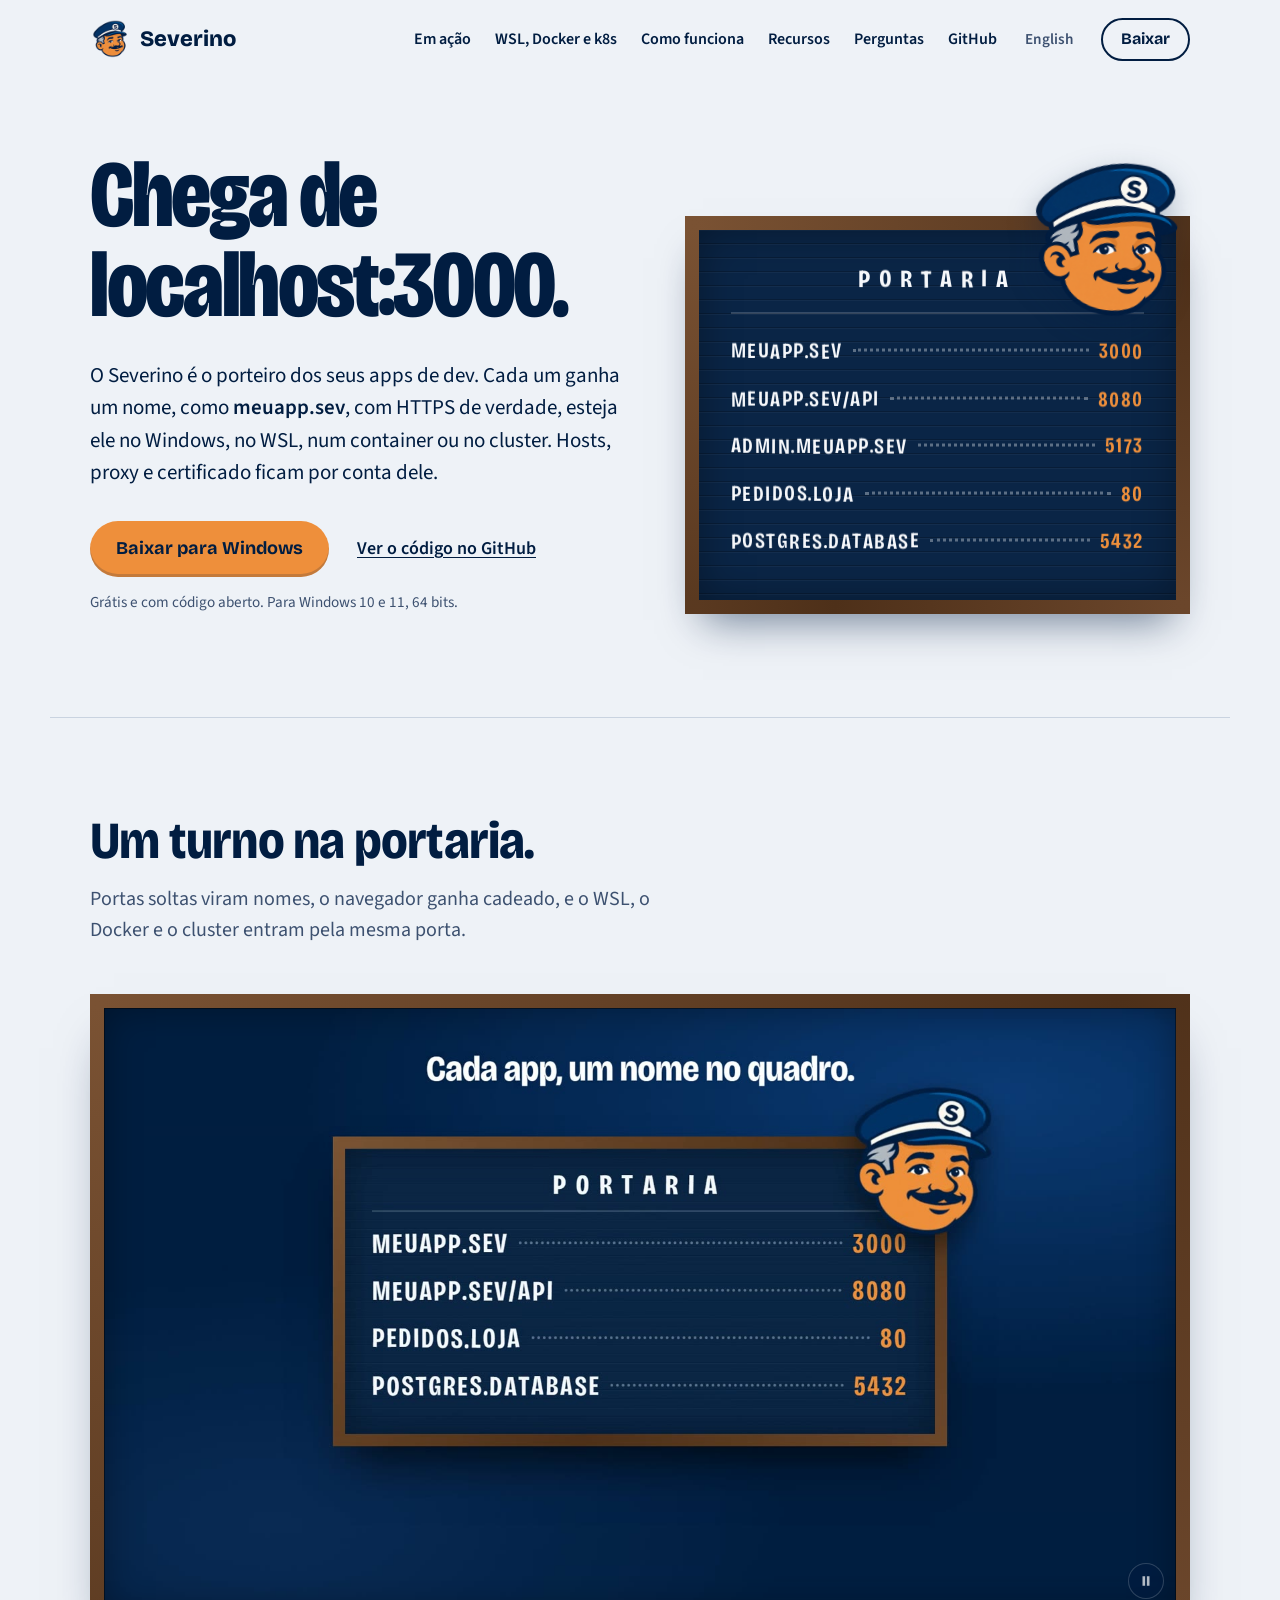
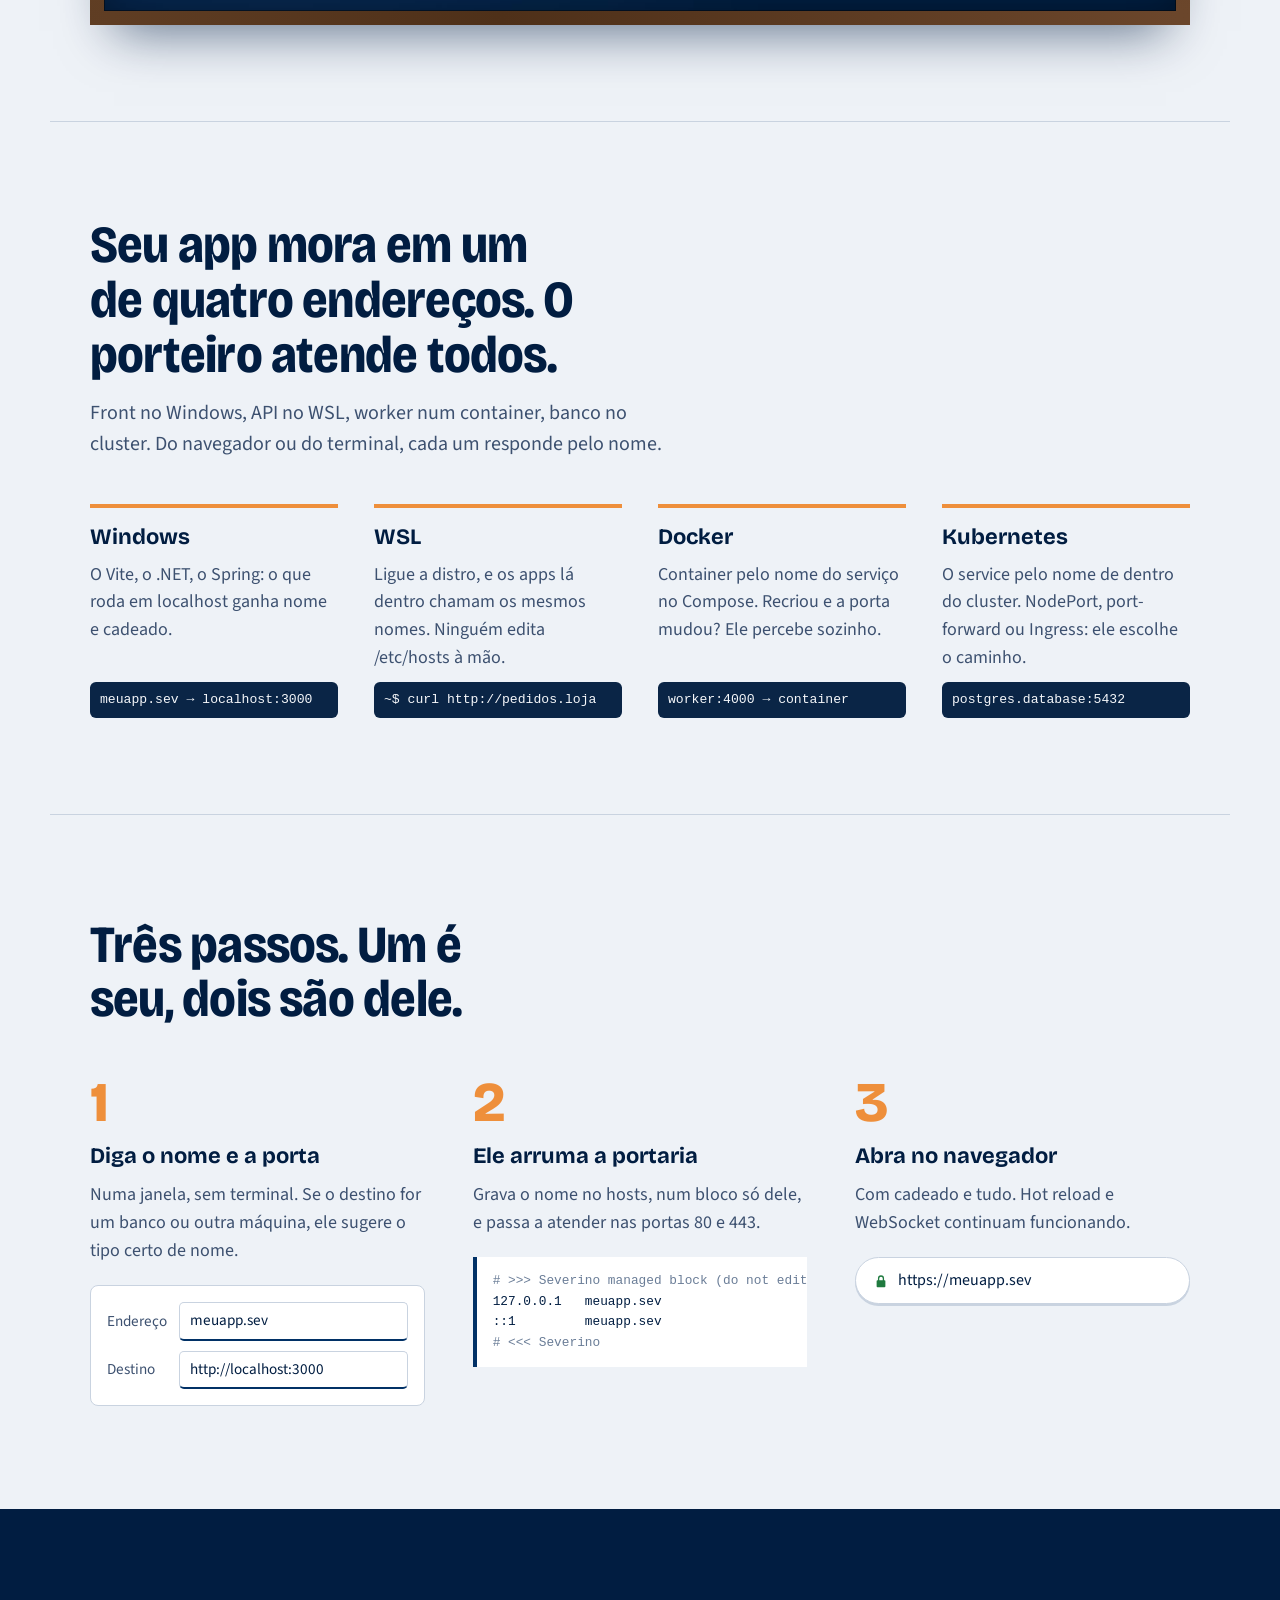
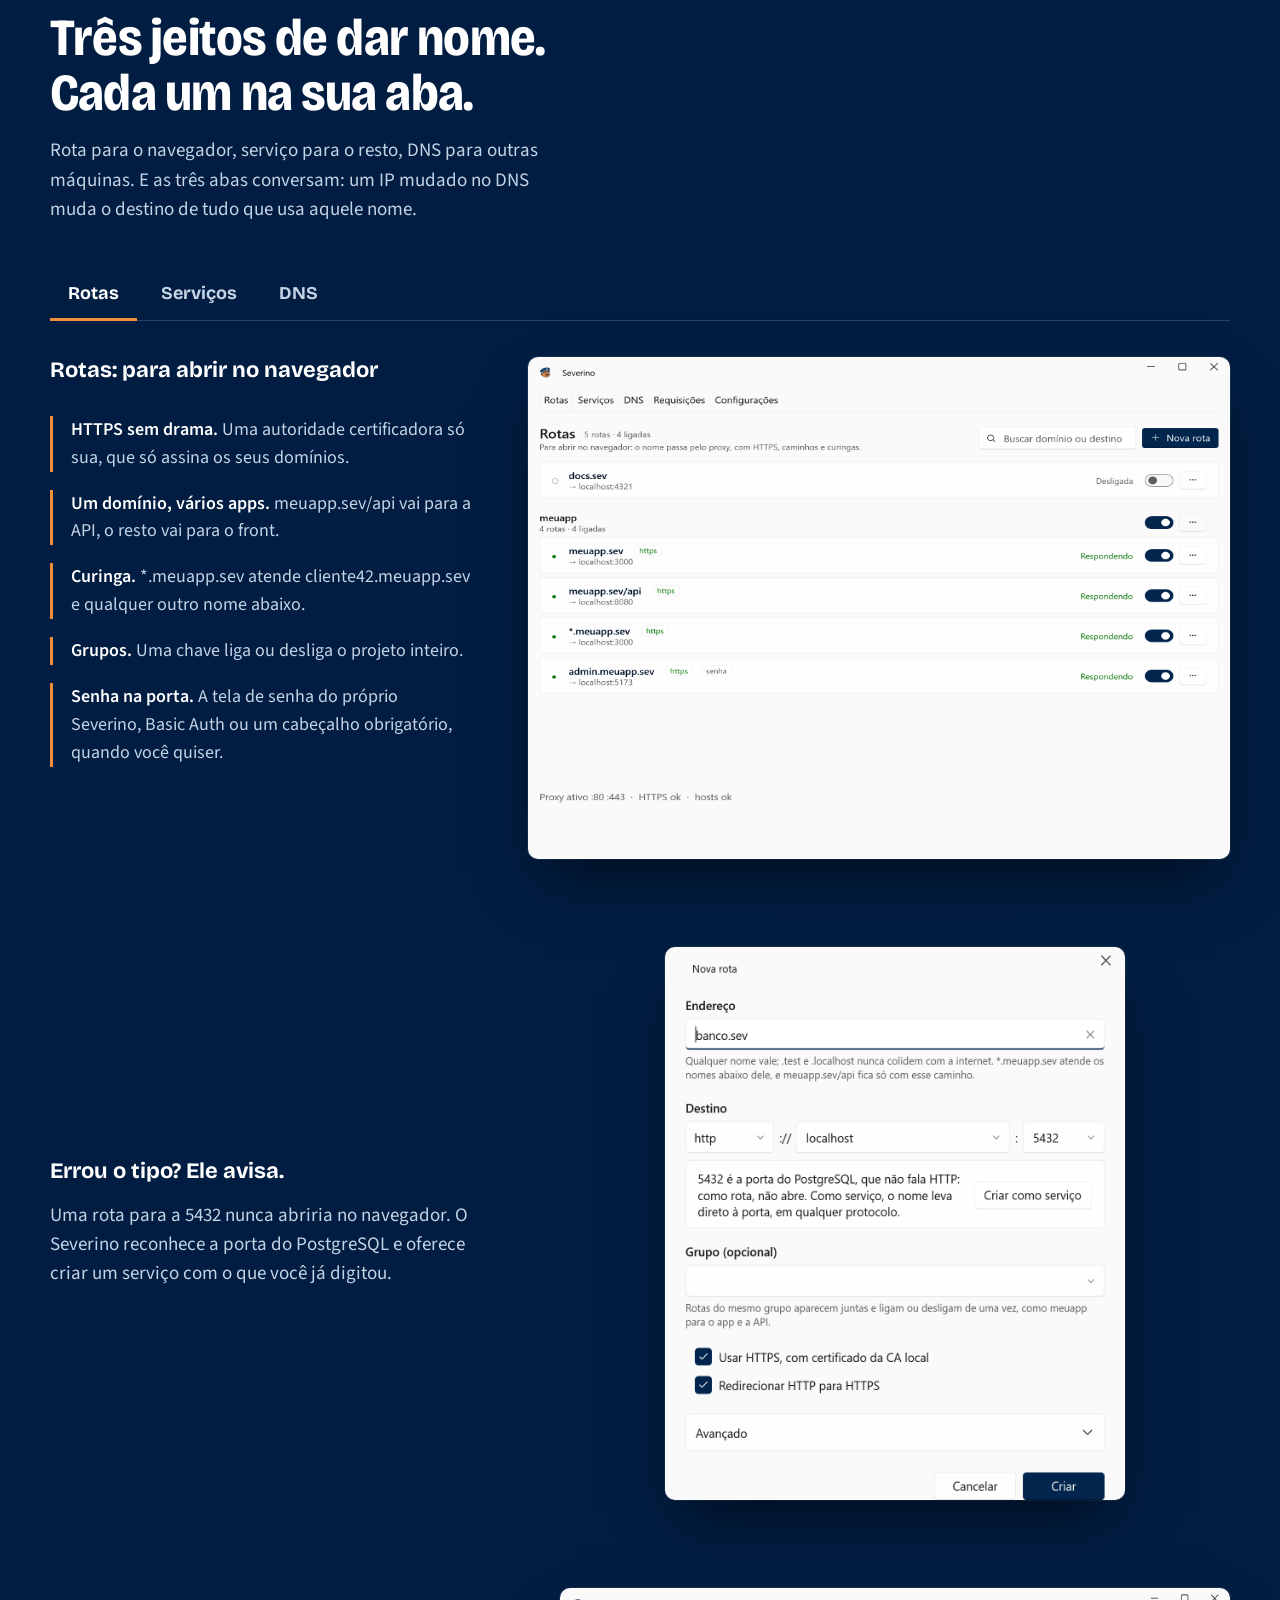
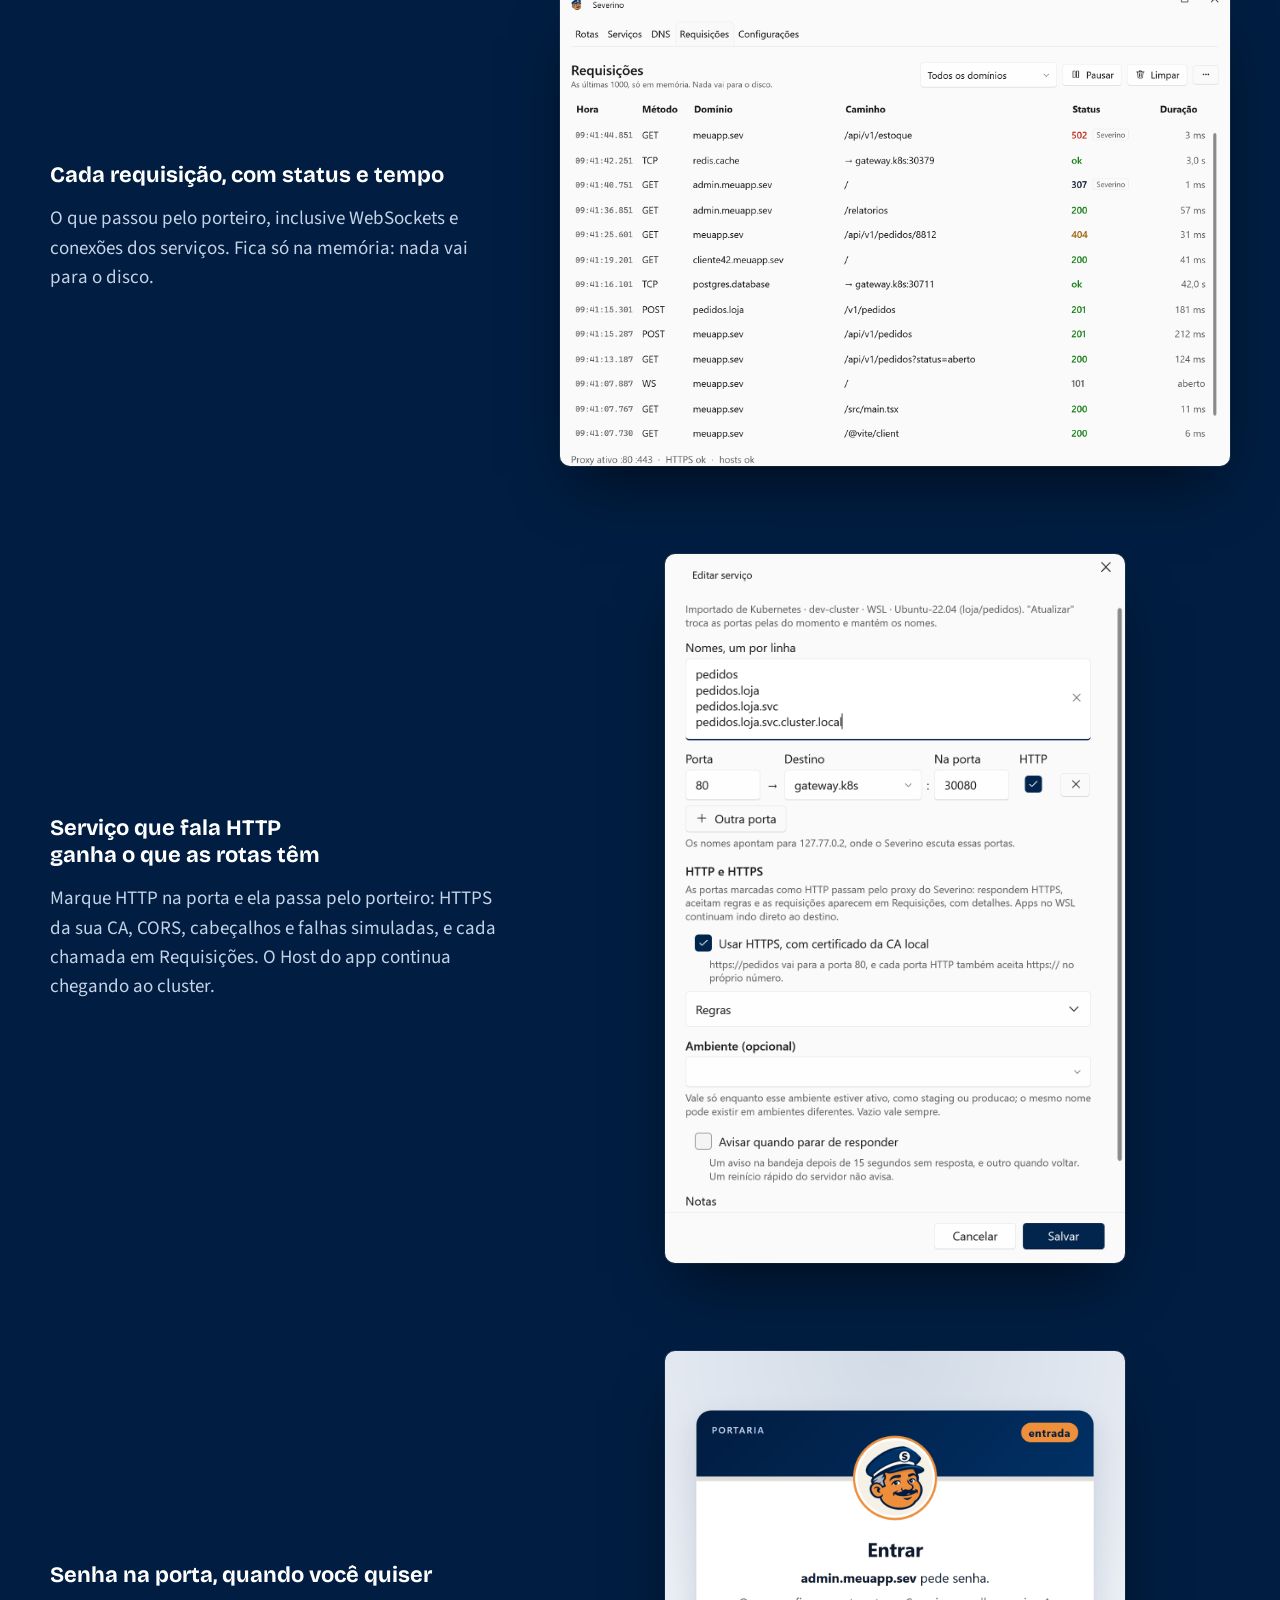
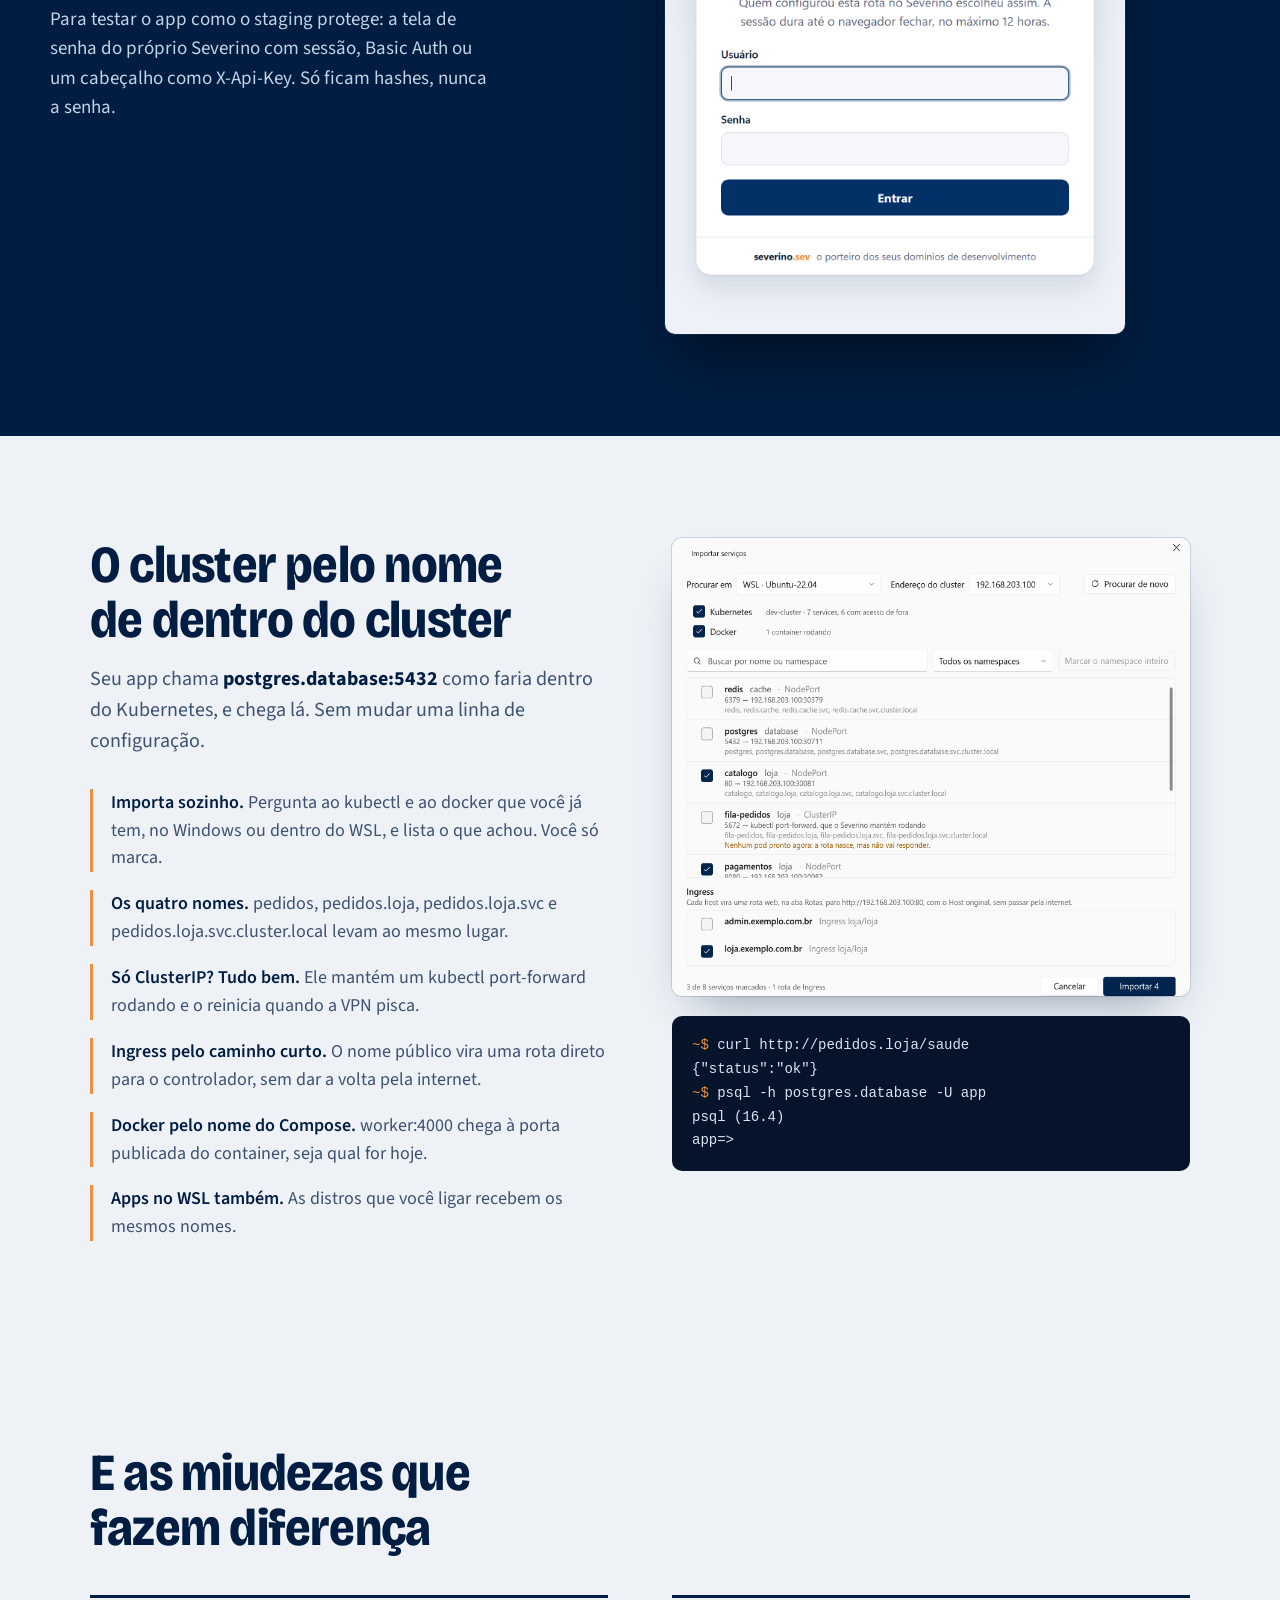
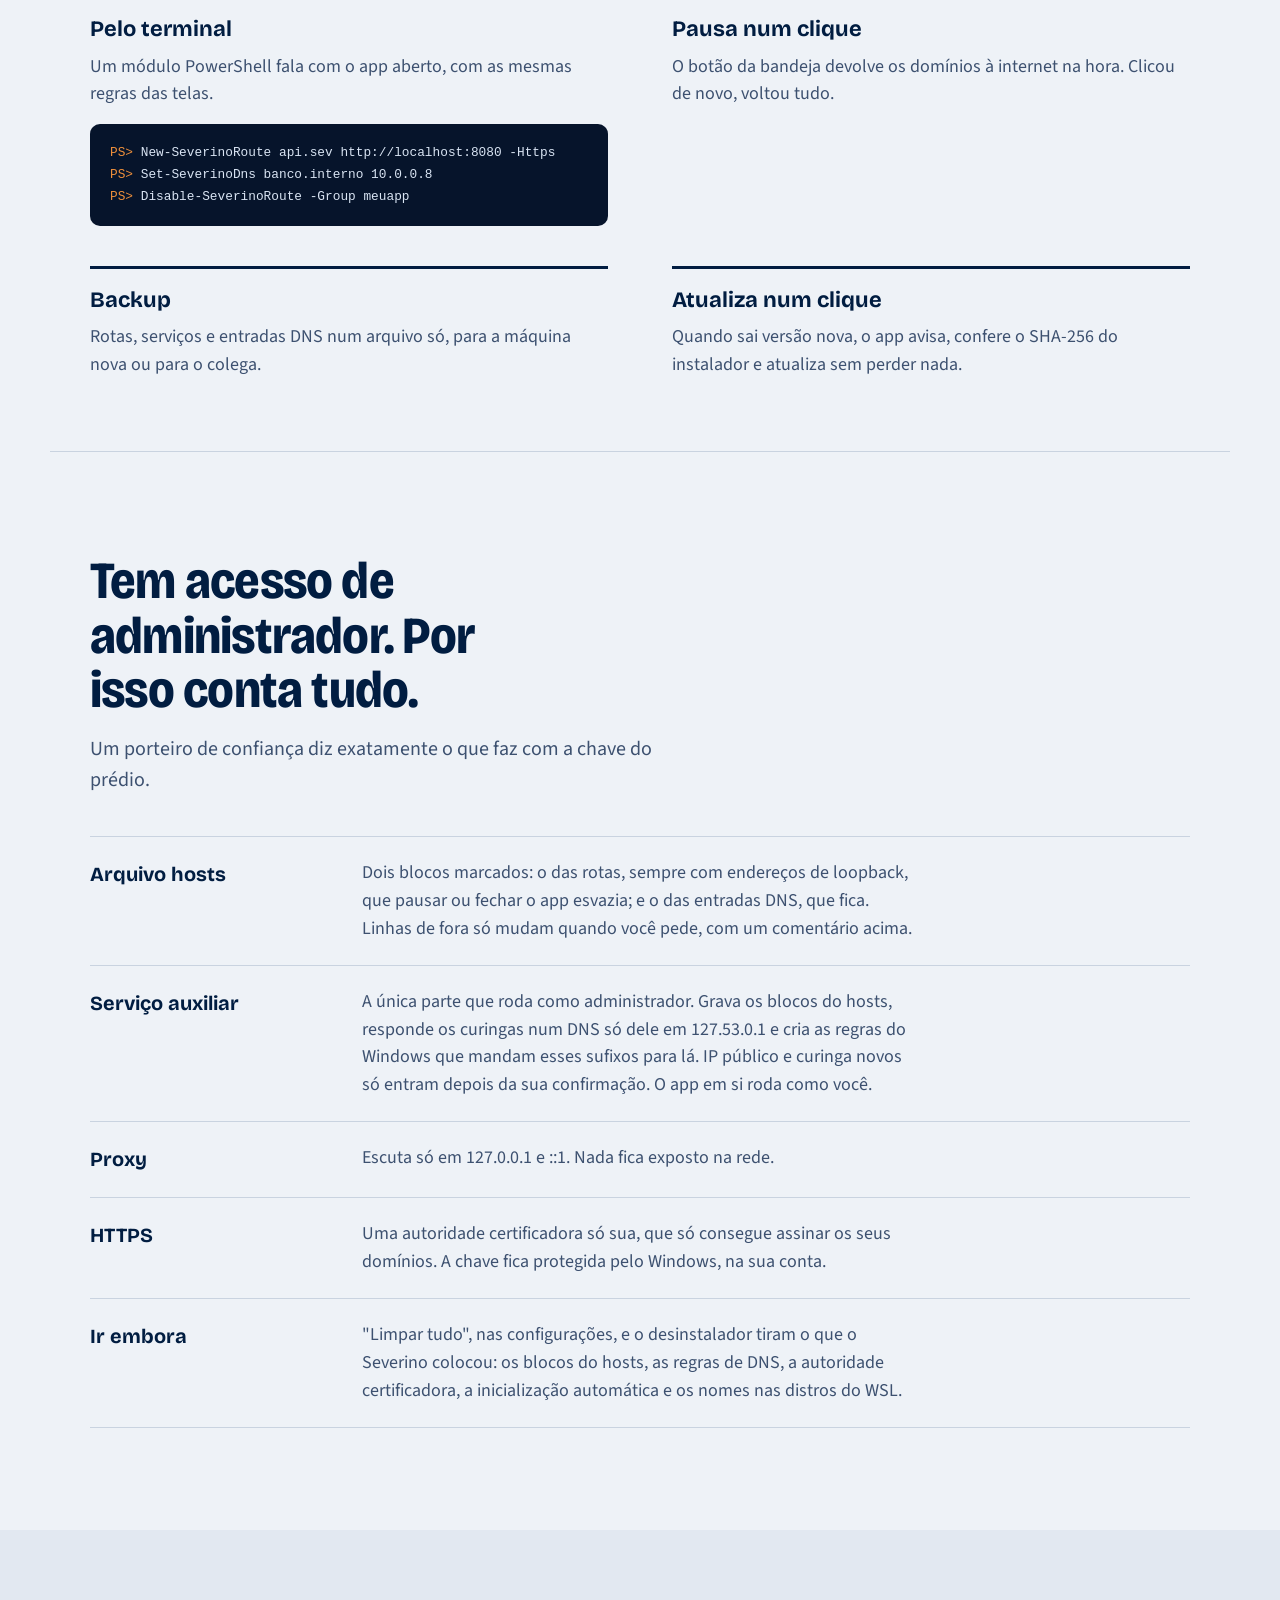
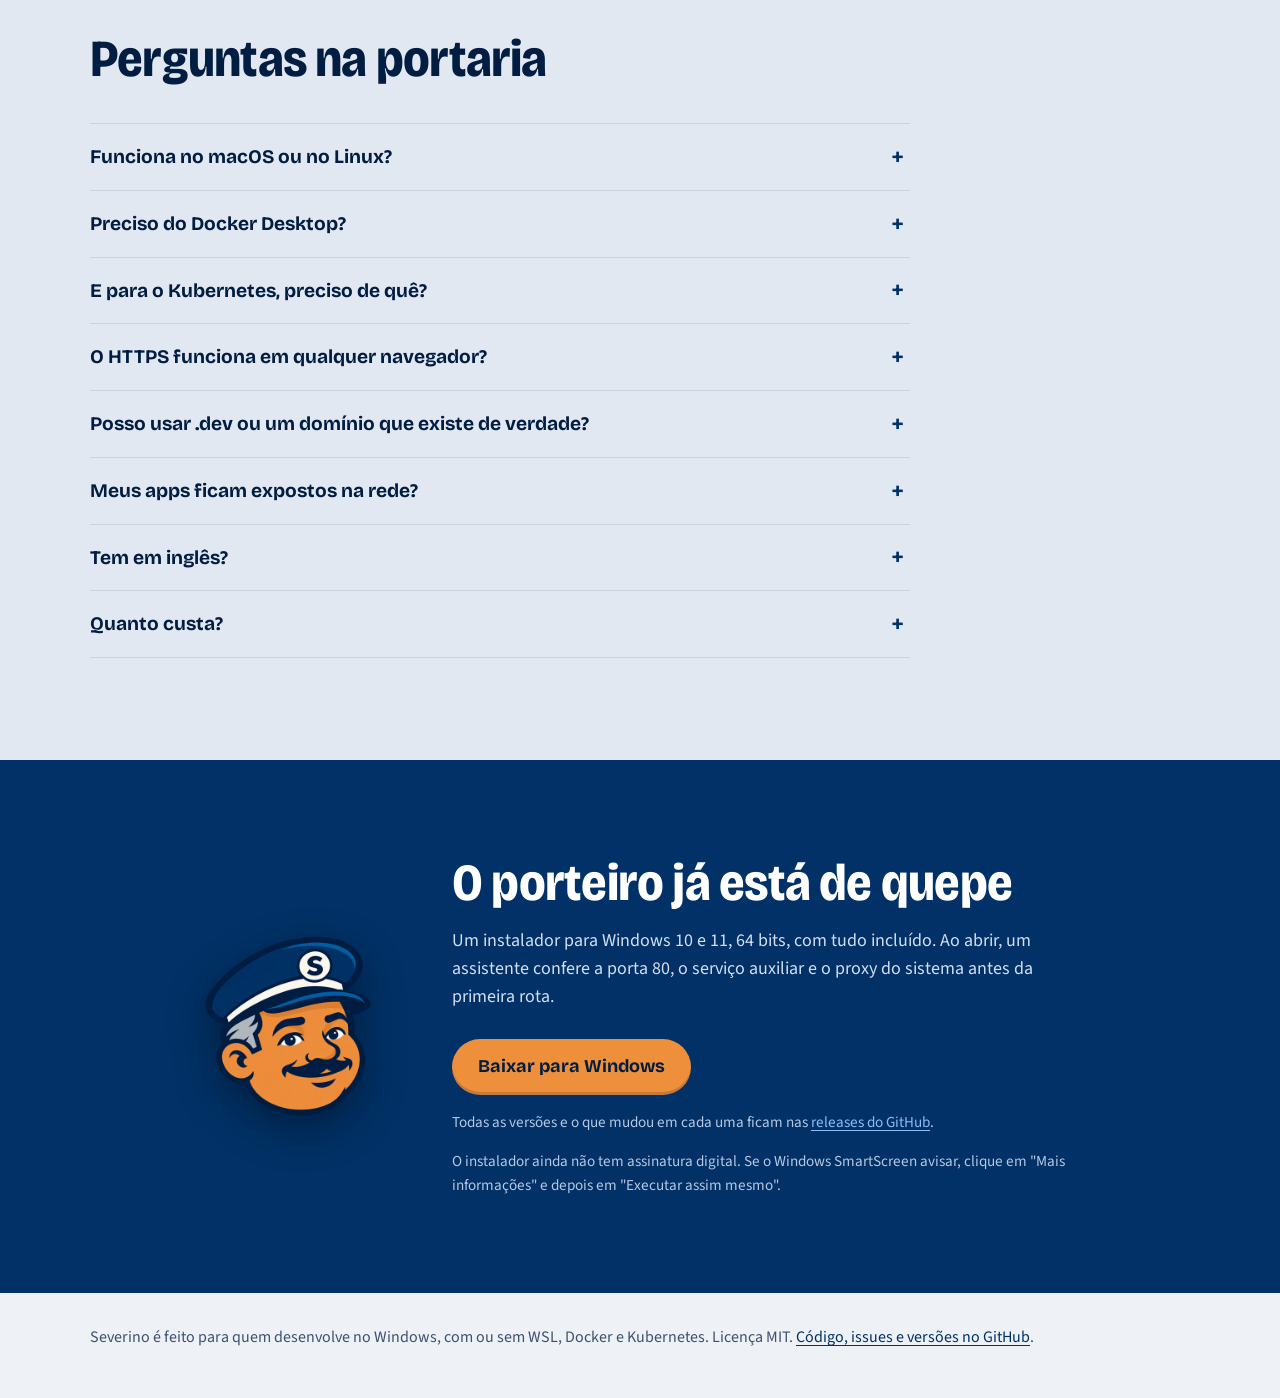
==== commit d7f0a2fb: "feat(site): phase 11 on the site, HTTP services and a password at the door New captures of routes, s" ====
--- a/site/pt-BR/index.html
+++ b/site/pt-BR/index.html
@@ -218,10 +218,11 @@
               <li><strong>Um domínio, vários apps.</strong> meuapp.sev/api vai para a API, o resto vai para o front.</li>
               <li><strong>Curinga.</strong> *.meuapp.sev atende cliente42.meuapp.sev e qualquer outro nome abaixo.</li>
               <li><strong>Grupos.</strong> Uma chave liga ou desliga o projeto inteiro.</li>
+              <li><strong>Senha na porta.</strong> A tela de senha do próprio Severino, Basic Auth ou um cabeçalho obrigatório, quando você quiser.</li>
             </ul>
           </div>
           <img class="captura" src="../assets/app-rotas.png" width="1960" height="1400" loading="lazy"
-               alt="A aba Rotas: docs.sev desligada e o grupo meuapp com meuapp.sev, meuapp.sev/api, o curinga *.meuapp.sev e admin.meuapp.sev, todos respondendo com HTTPS.">
+               alt="A aba Rotas: docs.sev desligada e o grupo meuapp com meuapp.sev, meuapp.sev/api, o curinga *.meuapp.sev e admin.meuapp.sev atrás de senha, todos respondendo com HTTPS.">
         </div>
 
         <div class="painel" id="painel-servicos" role="tabpanel" aria-labelledby="aba-servicos">
@@ -232,10 +233,11 @@
               <li><strong>Vêm prontos.</strong> Importe do Kubernetes e do Docker, no Windows ou no WSL.</li>
               <li><strong>Se corrigem sozinhos.</strong> Container recriado em outra porta volta a responder em segundos.</li>
               <li><strong>Destino por nome.</strong> gateway.k8s em vez do IP do nó, com o IP sempre à vista.</li>
+              <li><strong>HTTPS para APIs também.</strong> Marque a porta como HTTP e https://pedidos.loja responde, com CORS e as regras das rotas.</li>
             </ul>
           </div>
           <img class="captura" src="../assets/app-servicos.png" width="1960" height="1400" loading="lazy"
-               alt="A aba Serviços: pedidos, postgres e redis vindos do Kubernetes pelo gateway.k8s, e o worker vindo do Docker, todos respondendo.">
+               alt="A aba Serviços: pedidos com HTTPS e CORS, postgres e redis vindos do Kubernetes pelo gateway.k8s, e o worker vindo do Docker, todos respondendo.">
         </div>
 
         <div class="painel" id="painel-dns" role="tabpanel" aria-labelledby="aba-dns">
@@ -267,7 +269,25 @@
           <p>O que passou pelo porteiro, inclusive WebSockets e conexões dos serviços. Fica só na memória: nada vai para o disco.</p>
         </div>
         <img class="captura" src="../assets/app-requisicoes.png" width="1960" height="1400" loading="lazy"
-             alt="A aba Requisições, com chamadas para meuapp.sev e admin.meuapp.sev, um WebSocket aberto e conexões TCP para postgres.database e redis.cache.">
+             alt="A aba Requisições, com chamadas para meuapp.sev e admin.meuapp.sev, a chamada da API a pedidos.loja, um WebSocket aberto e conexões TCP para postgres.database e redis.cache.">
+      </div>
+
+      <div class="janela-par">
+        <div class="janela-texto">
+          <h3>Serviço que fala HTTP ganha o que as rotas têm</h3>
+          <p>Marque HTTP na porta e ela passa pelo porteiro: HTTPS da sua CA, CORS, cabeçalhos e falhas simuladas, e cada chamada em Requisições. O Host do app continua chegando ao cluster.</p>
+        </div>
+        <img class="captura captura-estreita" src="../assets/app-servico-http.png" width="1080" height="1664" loading="lazy"
+             alt="O formulário Editar serviço de pedidos: a porta 80 para gateway.k8s:30080 marcada como HTTP, e a seção HTTP e HTTPS com Usar HTTPS ligado: https://pedidos vai para a porta 80.">
+      </div>
+
+      <div class="janela-par">
+        <div class="janela-texto">
+          <h3>Senha na porta, quando você quiser</h3>
+          <p>Para testar o app como o staging protege: a tela de senha do próprio Severino com sessão, Basic Auth ou um cabeçalho como X-Api-Key. Só ficam hashes, nunca a senha.</p>
+        </div>
+        <img class="captura captura-estreita" src="../assets/app-login.png" width="1200" height="1520" loading="lazy"
+             alt="A tela de entrada do Severino para admin.meuapp.sev, com o porteiro, os campos de usuário e senha e o botão Entrar.">
       </div>
     </section>
 
